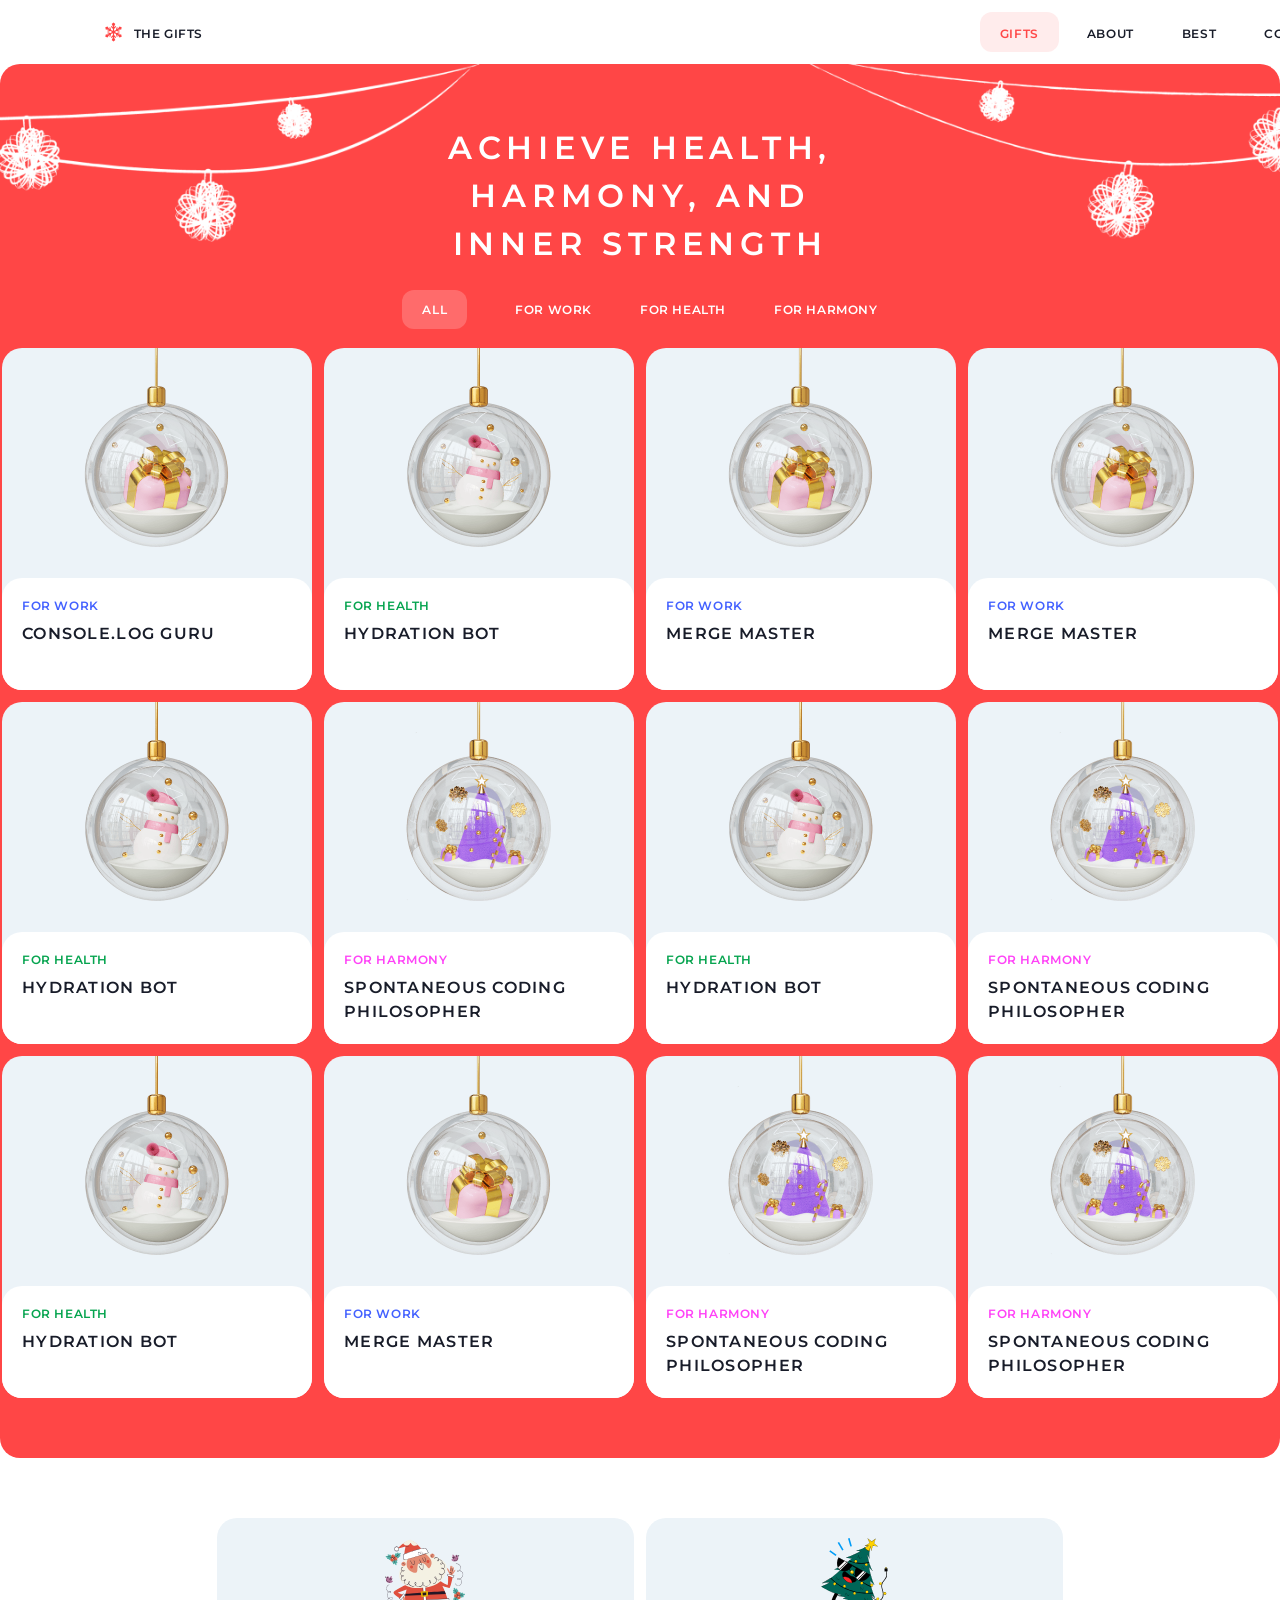
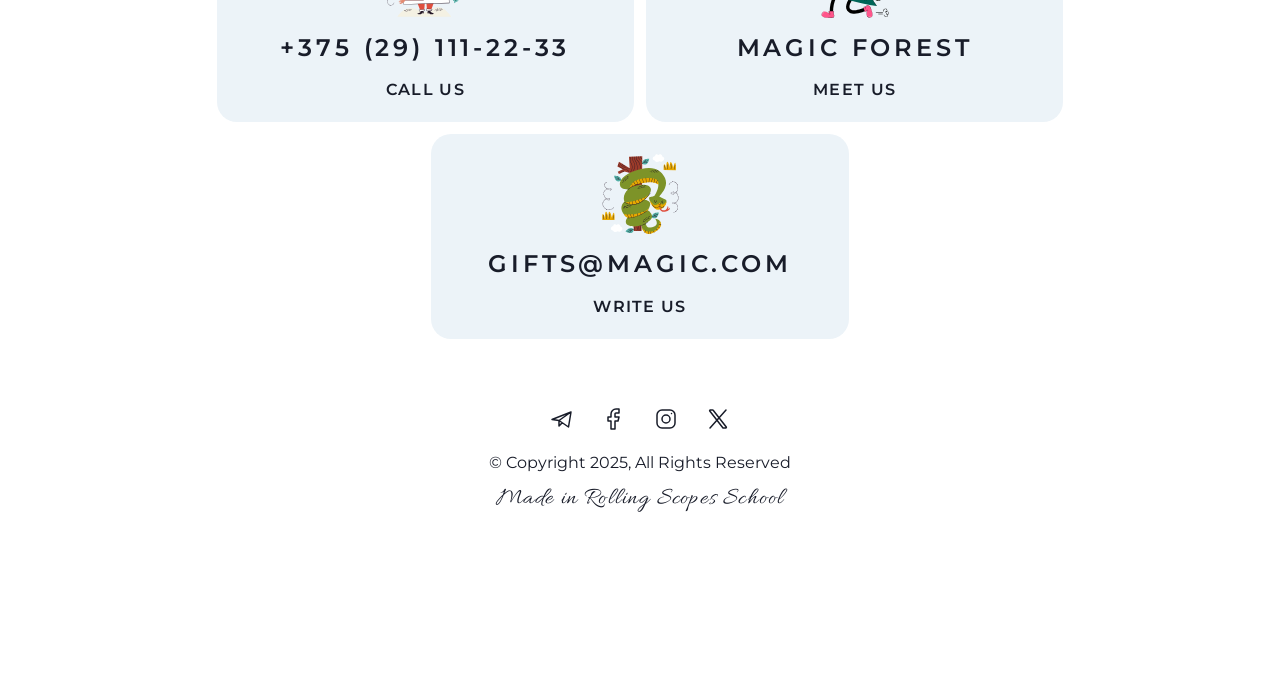
==== christmas-shop/gifts.html @ eb0ff7f5 "feat: add gifts page" ====
<!DOCTYPE html>
<html lang="en">
<head>
    <meta charset="UTF-8">
    <title>Gifts</title>
    <link rel="stylesheet" href="style.css">
    <link rel="preconnect" href="https://fonts.googleapis.com">
    <link rel="preconnect" href="https://fonts.gstatic.com" crossorigin>
    <link href="https://fonts.googleapis.com/css2?family=Allura&family=Montserrat:wght@400;600&display=swap" rel="stylesheet">
    <link rel="stylesheet" href="gifts.css">
</head>
<body>
<header class="header">
    <div class="container">
        <div class="logo">
            <div class="snowflake">
                <img src="icons/snowflake.svg" alt="logo" class="vector">
            </div>
            <div class="the-gifts">
                <span class="action-small"> The gifts</span>
            </div>
        </div>
        <nav class="navigation">
            <div class="nav-items">
                <div class="item-gifts">
                    <a href="#" class="action-small action-small--red text-decoration">Gifts</a>
                </div>
                <div class="item-about">
                    <a href="#" class="action-small text-decoration">About</a>
                </div>
                <div class="item-best">
                    <a href="#" class="action-small text-decoration">Best</a>
                </div>
                <div class="item-contacts">
                    <a href="#" class="action-small text-decoration">Contacts</a>
                </div>
            </div>
        </nav>
    </div>
</header>
<main>
    <section class="gifts-section">
        <div class="container-gifts-section">
            <div class="text-gifts">
                <h1 class="header1">Achieve health, harmony, and inner strength</h1>
            </div>
            <div class="tabs-container">
                <div class="tabs-items">
                    <a href="#" class="action-small action-small--white tabs-items-first text-decoration">All</a>
                </div>
                <div class="tabs-items">
                    <a href="#" class="action-small action-small--white text-decoration">for work</a>
                </div>
                <div class="tabs-items">
                    <a href="#" class="action-small action-small--white text-decoration">for health</a>
                </div>
                <div class="tabs-items">
                    <a href="#" class="action-small action-small--white text-decoration">for harmony</a>
                </div>
            </div>
            <div class="card-container">
                <div class="card-item">
                    <div class="card-item-image">
                        <img src="icons/gift-for-work.png" alt="gift-for-work" class="image-item">
                    </div>
                    <div class="text-card">
                        <h4 class="header4 header4--purple">For work</h4>
                        <h3 class="header3">Console.log Guru</h3>
                    </div>
                </div>
                <div class="card-item">
                    <div class="card-item-image">
                        <img src="icons/gift-for-health.png" alt="gift-for-health" class="image-item">
                    </div>
                    <div class="text-card">
                        <h4 class="header4 header4--green">For health</h4>
                        <h3 class="header3">Hydration Bot</h3>
                    </div>
                </div>
                <div class="card-item">
                    <div class="card-item-image">
                        <img src="icons/gift-for-work.png" alt="gift-for-work" class="image-item">
                    </div>
                    <div class="text-card">
                        <h4 class="header4 header4--purple">For work</h4>
                        <h3 class="header3">Merge Master</h3>
                    </div>
                </div>
                <div class="card-item">
                    <div class="card-item-image">
                        <img src="icons/gift-for-work.png" alt="gift-for-work" class="image-item">
                    </div>
                    <div class="text-card">
                        <h4 class="header4 header4--purple">For work</h4>
                        <h3 class="header3">Merge Master</h3>
                    </div>
                </div>
                <div class="card-item">
                    <div class="card-item-image">
                        <img src="icons/gift-for-health.png" alt="gift-for-health" class="image-item">
                    </div>
                    <div class="text-card">
                        <h4 class="header4 header4--green">For health</h4>
                        <h3 class="header3">Hydration Bot</h3>
                    </div>
                </div>
                <div class="card-item">
                    <div class="card-item-image">
                        <img src="icons/gift-for-harmony.png" alt="gift-for-harmony" class="image-item">
                    </div>
                    <div class="text-card">
                        <h4 class=" header4 header4--pink">For harmony</h4>
                        <h3 class="header3">Spontaneous Coding Philosopher</h3>
                    </div>
                </div>
                <div class="card-item">
                    <div class="card-item-image">
                        <img src="icons/gift-for-health.png" alt="gift-for-health" class="image-item">
                    </div>
                    <div class="text-card">
                        <h4 class="header4 header4--green">For health</h4>
                        <h3 class="header3">Hydration Bot</h3>
                    </div>
                </div>
                <div class="card-item">
                    <div class="card-item-image">
                        <img src="icons/gift-for-harmony.png" alt="gift-for-harmony" class="image-item">
                    </div>
                    <div class="text-card">
                        <h4 class=" header4 header4--pink">For harmony</h4>
                        <h3 class="header3">Spontaneous Coding Philosopher</h3>
                    </div>
                </div>
                <div class="card-item">
                    <div class="card-item-image">
                        <img src="icons/gift-for-health.png" alt="gift-for-health" class="image-item">
                    </div>
                    <div class="text-card">
                        <h4 class="header4 header4--green">For health</h4>
                        <h3 class="header3">Hydration Bot</h3>
                    </div>
                </div>
                <div class="card-item">
                    <div class="card-item-image">
                        <img src="icons/gift-for-work.png" alt="gift-for-work" class="image-item">
                    </div>
                    <div class="text-card">
                        <h4 class="header4 header4--purple">For work</h4>
                        <h3 class="header3">Merge Master</h3>
                    </div>
                </div>
                <div class="card-item">
                    <div class="card-item-image">
                        <img src="icons/gift-for-harmony.png" alt="gift-for-harmony" class="image-item">
                    </div>
                    <div class="text-card">
                        <h4 class=" header4 header4--pink">For harmony</h4>
                        <h3 class="header3">Spontaneous Coding Philosopher</h3>
                    </div>
                </div><div class="card-item">
                <div class="card-item-image">
                    <img src="icons/gift-for-harmony.png" alt="gift-for-harmony" class="image-item">
                </div>
                <div class="text-card">
                    <h4 class=" header4 header4--pink">For harmony</h4>
                    <h3 class="header3">Spontaneous Coding Philosopher</h3>
                </div>
            </div>
            </div>
        </div>
    </section>
</main>
<footer class="footer">
    <div class="container-footer">
        <div class="contacts-footer">
            <div class="contacts-item">
                <img src="icons/santa-claus.svg" alt="santa-claus" class="footer-image">
                <p class="action-large">+375 (29) 111-22-33</p>
                <h3 class="header3">Call Us</h3>
            </div>
            <div class="contacts-item">
                <img src="icons/christmas-tree.svg" alt="christmas-tree" class="footer-image">
                <p class="action-large">Magic forest</p>
                <h3 class="header3">meet us</h3>
            </div>
            <div class="contacts-item">
                <img src="icons/snake.svg" alt="snake" class="footer-image">
                <p class="action-large">gifts@magic.com</p>
                <h3 class="header3">write us</h3>
            </div>
        </div>
        <div class="links-footer">
            <div class="socials">
                <div class="socials-item">
                    <a href="#" class="socials-link"><img src="icons/telegram.svg" alt="telegram"></a>
                </div>
                <div class="socials-item">
                    <a href="#" class="socials-link"><img src="icons/facebook.svg" alt="facebook"></a>
                </div>
                <div class="socials-item">
                    <a href="#" class="socials-link"><img src="icons/instagram.svg" alt="instagram"></a>
                </div>
                <div class="socials-item">
                    <a href="#" class="socials-link"><img src="icons/X.svg" alt="x"></a>
                </div>
            </div>
            <p class="paragraph-footer">© Copyright 2025, All Rights Reserved</p>
            <p class="caption-dark">Made in Rolling Scopes School</p>
        </div>
    </div>
</footer>
</body>
</html>
---- christmas-shop/style.css ----
* {
    box-sizing: border-box;
    margin: 0;
    padding: 0;
}

body {
    margin: 0;
    padding: 0;
}

button {
    border: none;
}

.text-decoration {
    text-decoration: none;
}

.header {
    width: 100%;
    height: 64px;
    padding: 0 8px;
    background: #FFFFFF;
    display: flex;
    justify-content: center;
}

.container {
    max-width: 1276px;
    width: 100%;
    height: 64px;
    padding: 12px 0;
    gap: 12px;
    margin: 0 auto;
    display: flex;
    justify-content: space-between;
    align-items: center;
    background-color: #FFFFFF;
}

.logo {
    width: 141px;
    height: 40px;
    padding: 8px 20px;
    gap: 8px;
    display: flex;
    align-items: center;
}

.snowflake {
    width: 24px;
    height: 24px;
}

.vector {
    width: 20.68px;
    height: 24px;
    color: #FF4646;
    padding-left: 1.66px;
}

.the-gifts {
    width: auto;
    height: 16px;
    white-space: nowrap;
}

.action-small {
    width: auto;
    height: 16px;
    font-family: Montserrat, sans-serif;
    font-weight: 600;
    font-style: normal;
    font-size: 12px;
    line-height: 1.3;
    letter-spacing: 0.05em;
    text-transform: uppercase;
    color: #181C29;
}

.navigation {
    height: 40px;
    display: flex;
}

.nav-items {
    width: auto;
    height: 40px;
    gap: 8px;
    display: flex;
    flex-wrap: wrap;
    justify-content: center;
}

.item-gifts {
    width: auto;
    height: 40px;
    padding: 12px 20px;
    border-radius: 12px;
}

.item-about {
    width: auto;
    height: 40px;
    padding: 12px 20px;
    border-radius: 12px;
}

.item-best {
    width: auto;
    height: 40px;
    padding: 12px 20px;
    border-radius: 12px;
}

.item-contacts {
    width: auto;
    height: 40px;
    padding: 12px 20px;
    border-radius: 12px;
}

.hero {
    width: 1440px;
    height: 524px;
    padding: 60px 8px;
    margin: 0 auto;
    background-color: #FF4646;
    border-radius: 20px 20px 0 0;
    background-image: url('icons/bg-snow.png'), url('icons/bg-ball.png');
    background-size: cover, cover;
    background-position: center, center;
    background-repeat: repeat no-repeat;
    display: flex;
    align-items: center;
    justify-content: center;
}

.container-hero {
    max-width: 426px;
    height: 404px;
    padding: 60px 0;
    gap: 12px;
    margin: 0 auto;
    display: flex;
    flex-direction: column;
    align-items: center;
    text-align: center;
}

.caption {
    width: 426px;
    height: 24px;
    font-family: "Allura", cursive;
    font-weight: 400;
    font-style: normal;
    font-size: 24px;
    line-height: 1;
    letter-spacing: 0.05em;
    color: #FFFFFF;
}

.caption-dark {
    width: 426px;
    height: 144px;
    font-family: "Allura", cursive;
    font-weight: 400;
    font-style: normal;
    font-size: 24px;
    line-height: 1;
    letter-spacing: 0.05em;
    color: #181C29;
    text-align: center;
}

.header1 {
    max-width: 426px;
    min-height: 144px;
    font-family: Montserrat, sans-serif;
    font-weight: 600;
    font-style: normal;
    font-size: 32px;
    line-height: 1.5;
    letter-spacing: 0.18em;
    text-transform: uppercase;
    color: #FFFFFF;
}

.hero-button {
    min-width: 235px;
    width: auto;
    height: 56px;
    border-radius: 20px;
    padding: 20px 32px;
    background-color: #181C29;
    border: none;
    cursor: pointer;
}

.action-small-hero {
    width: auto;
    height: 16px;
    font-family: Montserrat, sans-serif;
    font-weight: 600;
    font-style: normal;
    font-size: 12px;
    line-height: 1.3;
    letter-spacing: 0.05em;
    text-transform: uppercase;
    color: #FFFFFF;
    text-decoration: none;
}

.about-section {
    max-width: 1440px;
    width: 100%;
    min-height: 648px;
    padding: 60px 8px;
    background-color: #FF4646;
    background-image: url('icons/bg-snow.png');
    margin: 0 auto;
    background-size: cover, cover;
    background-position: center, center;
    background-repeat: repeat no-repeat;
}

.container-about {
    max-width: 1276px;
    height: 528px;
    border-radius: 20px;
    background-color: #FFFFFF;
    margin: 0 auto;
    display: flex;
    align-items: center;
}

.text-container-about {
    width: 638px;
    height: 528px;
    padding: 0 60px;
    display: flex;
    align-items: center;
}

.text-about {
    max-width: 426px;
    padding: 60px 0;
    gap: 20px;
    display: flex;
    flex-direction: column;
}

.caption-about {
    width: 426px;
    height: 24px;
    font-family: "Allura", cursive;
    font-weight: 400;
    font-style: normal;
    font-size: 24px;
    line-height: 1;
    letter-spacing: 0.05em;
    color: #FF4646;
}

.header2 {
    width: 426px;
    height: auto;
    font-family: Montserrat, sans-serif;
    font-weight: 600;
    font-style: normal;
    font-size: 24px;
    line-height: 1.52;
    letter-spacing: 0.16em;
    text-transform: uppercase;
    color: #181C29;
}

.header2--white { color: #FFFFFF; }

.paragraph {
    width: 426px;
    height: auto;
    font-family: Montserrat, sans-serif;
    font-weight: 400;
    font-style: normal;
    font-size: 16px;
    line-height: 1.48;
    color: #181C29;
}

.paragraph-footer {
    width: 426px;
    height: auto;
    font-family: Montserrat, sans-serif;
    font-weight: 400;
    font-style: normal;
    font-size: 16px;
    line-height: 1.48;
    color: #181C29;
    text-align: center;
}

.image-container-about {
    width: 638px;
    height: 528px;
}

.santa-image {
    width: 638px;
    height: 528px;
    border-radius: 20px;
}

.slider-section {
    max-width: 1440px;
    width: 100%;
    height: 488px;
    padding: 60px 8px;
    background-color: #FF4646;
    background-image: url('icons/bg-snow.png');
    margin: 0 auto;
    background-size: cover, cover;
    background-position: center, center;
    background-repeat: repeat no-repeat;
    overflow-x: hidden;
    overflow-y: visible;
}

.container-slider {
    max-width: 1276px;
    width: 100%;
    height: 368px;
    gap: 20px;
    display: flex;
    flex-direction: column;
    align-items: center;
    margin: 0 auto;
}

.header-slider {
    width: 426px;
    height: 72px;
    gap: 12px;
    margin: 0 auto;
    display: flex;
    flex-direction: column;
    align-items: center;
    text-align: center;
}

.text-header {
    width: 426px;
    height: 36px;
    font-family: Montserrat, sans-serif;
    font-weight: 600;
    font-style: normal;
    font-size: 24px;
    line-height: 1.52;
    letter-spacing: 0.16em;
    text-transform: uppercase;
    color: #FFFFFF;
}

.row {
    max-width: 1276px;
    width: 100%;
    height: 200px;
    margin: 0 auto;
}

.slider-row {
    width: 1993px;
    height: 200px;
    gap: 20px;
    display: flex;
    justify-content: flex-start;
    align-items: center;
    margin-bottom: 60px;
}

.slider-text-row {
    width: auto;
    height: 98px;
    font-family: Montserrat, sans-serif;
    font-weight: 600;
    font-style: normal;
    font-size: 80px;
    line-height: 1;
    text-transform: uppercase;
    color: #FFFFFF;
    display: flex;
    align-items: center;
}

.image-row {
    width: 200px;
    height: 200px;
    border-radius: 20px;
    object-fit: cover;
}

.button-slider {
    width: 1276px;
    height: 56px;
    gap: 20px;
    display: flex;
    justify-content: flex-end;
}

.button-left {
    width: 56px;
    height: 56px;
    border-radius: 20px;
    border: 1px solid rgba(255, 255, 255, 0.4);
    background-color: transparent;
    display: flex;
    align-items: center;
    justify-content: center;
    cursor: pointer;
}

.vector-button-left {
    width: 12.5px;
    height: 12px;
    color: rgba(255, 255, 255, 0.4);
    line-height: 1;
}

.button-right {
    width: 56px;
    height: 56px;
    border-radius: 20px;
    border: 1px solid rgba(255, 255, 255);
    background-color: transparent;
    display: flex;
    align-items: center;
    justify-content: center;
    cursor: pointer;
}
.vector-button-right {
    width: 12.5px;
    height: 12px;
    color: rgba(255, 255, 255);
    line-height: 1;
}

.best-gifts-section {
    max-width: 1440px;
    width: 100%;
    height: 554px;
    padding: 60px 8px;
    background-color: #FF4646;
    background-image: url('icons/bg-snow.png');
    margin: 0 auto;
    background-size: cover, cover;
    background-position: center, center;
    background-repeat: repeat no-repeat;
}

.container-best-gifts {
    max-width: 1276px;
    width: 100%;
    height: 434px;
    gap: 20px;
    display: flex;
    flex-direction: column;
    align-items: center;
    margin: 0 auto;
}

.text-best-gifts {
    max-width: 426px;
    height: 72px;
    padding: 0;
    gap: 12px;
    margin: 0 auto;
    display: flex;
    flex-direction: column;
    align-items: center;
    text-align: center;
}

.card-container {
    width: 1276px;
    height: 342px;
    gap: 12px;
    display: flex;
    flex-direction: row;
}

.card-item {
    width: 310px;
    height: 342px;
    border-radius: 20px;
    background-color: #ECF3F8;
}

.card-item-image {
    width: 310px;
    height: 230px;
}

.image-item {
    width: 100%;
    height: 100%;
}

.text-card {
    width: 310px;
    height: 112px;
    border-radius: 20px;
    padding: 20px;
    gap: 8px;
    background-color: #FFFFFF;
    display: flex;
    flex-direction: column;
}

.header4 {
    width: auto;
    height: 16px;
    font-family: Montserrat, sans-serif;
    font-weight: 600;
    font-style: normal;
    font-size: 12px;
    line-height: 1.3;
    letter-spacing: 0.05em;
    text-transform: uppercase;
}

.header4--purple { color: #4361FF; }
.header4--green { color: #06A44F; }
.header4--pink { color: #FF43F7; }
.header4--white { color: #FFFFFF; }

.header3 {
    width: 270px;
    height: 24px;
    font-family: Montserrat, sans-serif;
    font-weight: 600;
    font-style: normal;
    font-size: 16px;
    line-height: 1.52;
    letter-spacing: 0.08em;
    text-transform: uppercase;
    color: #181C29;
}

.cta-section {
    max-width: 1440px;
    width: 100%;
    min-height: 668px;
    padding: 60px 8px;
    margin: 0 auto;
    background-color: #FF4646;
    border-radius: 0 0 20px 20px;
    background-image: url('icons/bg-forest.png'), url('icons/bg-snow.png');
    background-size: cover, cover;
    background-position: center, center;
    background-repeat: repeat no-repeat;
    display: flex;
    justify-content: center;
    align-items: center;
}

.container-cta {
    max-width: 1276px;
    width: 100%;
    min-height: 548px;
    height: auto;
    border-radius: 20px;
    padding: 60px 0;
    display: flex;
    justify-content: center;
}

.text-cta {
    max-width: 426px;
    width: 100%;
    min-height: 428px;
    border-radius: 20px;
    padding: 60px 0;
    gap: 20px;
    display: flex;
    flex-direction: column;
    align-items: center;
    text-align: center;
}

.timer-container {
    max-width: 426px;
    width: 100%;
    height: 104px;
    gap: 8px;
    display: flex;
    flex-direction: column;
    align-items: center;
}

.timer {
    min-width: 344px;
    width: 100%;
    min-height: 72px;
    border-radius: 20px;
    padding: 8px 12px 12px 12px;
    background-color: rgba(255, 255, 255, 0.4);
    display: flex;
    justify-content: space-between;
    align-items: center;
}

.timer-item {
    min-width: 80px;
    width: auto;
    height: 52px;
    display: flex;
    flex-direction: column;
    align-items: center;
    position: relative;
    justify-content: center;
    text-align: center;

}

.timer-item:not(:last-child)::after {
    content: "";
    position: absolute;
    right: -10px;
    top: 50%;
    transform: translateY(-50%);
    width: 1px;
    height: 40px;
    background-color: rgba(255, 255, 255, 0.4);
}

.footer {
    max-width: 1440px;
    width: 100%;
    min-height: 496px;
    padding: 60px 8px;
    margin: 0 auto;
    background-color: #FFFFFF;
    display: flex;
    align-items: center;
}

.container-footer {
    max-width: 1276px;
    width: 100%;
    min-height: 376px;
    height: auto;
    gap: 60px;
    display: flex;
    flex-direction: column;
    align-items: center;
    margin: 0 auto;
}

.contacts-footer {
    max-width: 1276px;
    width: 100%;
    min-height: 204px;
    height: auto;
    border-radius: 60px;
    gap: 12px;
    display: flex;
    justify-content: center;
    flex-wrap: wrap;
 }

.contacts-item {
    max-width: 417.33px;
    width: 100%;
    min-height: 204px;
    height: auto;
    border-radius: 20px;
    padding: 20px;
    gap: 12px;
    background-color: #ECF3F8;
    display: flex;
    flex-direction: column;
    align-items: center;
    text-align: center;
}

.footer-image {
    width: 80px;
    height: 80px;
    object-fit: contain;
}

.action-large {
    width: 100%;
    min-height: 36px;
    height: auto;
    font-family: Montserrat, sans-serif;
    font-weight: 600;
    font-style: normal;
    font-size: 24px;
    line-height: 1.52;
    letter-spacing: 0.16em;
    text-transform: uppercase;
    color: #181C29;
    margin: 0;
}

.links-footer {
    max-width: 1276px;
    width: 100%;
    min-height: 112px;
    height: auto;
    gap: 12px;
    display: flex;
    justify-content: center;
    align-items: center;
    flex-direction: column;

}

.socials {
    max-width: 196px;
    width: auto;
    height: 40px;
    gap: 12px;
    display: flex;
    justify-content: center;
    align-items: center;
}

.socials-item {
    width: 40px;
    height: 40px;
    padding: 8px;
    display: flex;
    align-items: center;
    justify-content: center;
}

.socials-link {
    width: 24px;
    height: 24px;
    display: flex;
    align-items: center;
    justify-content: center;
}
---- christmas-shop/gifts.css ----
* {
    box-sizing: border-box;
    margin: 0;
    padding: 0;
}

body {
    margin: 0;
    padding: 0;
}

button {
    border: none;
}

.text-decoration {
    text-decoration: none;
}

.header {
    width: 1440px;
    height: 64px;
    padding: 0 8px;
    background: #FFFFFF;
    display: flex;
    justify-content: center;
    margin: 0 auto;
}

.container {
    max-width: 1276px;
    width: 100%;
    height: 64px;
    padding: 12px 0;
    gap: 12px;
    margin: 0 auto;
    display: flex;
    justify-content: space-between;
    align-items: center;
    background-color: #FFFFFF;
}

.logo {
    width: 141px;
    height: 40px;
    padding: 8px 20px;
    gap: 8px;
    display: flex;
    align-items: center;
}

.snowflake {
    width: 24px;
    height: 24px;
}

.vector {
    width: 20.68px;
    height: 24px;
    color: #FF4646;
    padding-left: 1.66px;
}

.the-gifts {
    width: auto;
    height: 16px;
    white-space: nowrap;
}

.action-small {
    width: auto;
    height: 16px;
    font-family: Montserrat, sans-serif;
    font-weight: 600;
    font-style: normal;
    font-size: 12px;
    line-height: 1.3;
    letter-spacing: 0.05em;
    text-transform: uppercase;
    color: #181C29;
}

.action-small--red { color: #FF4646; }

.action-small--white { color: #FFFFFF; }

.navigation {
    height: 40px;
    display: flex;
}

.nav-items {
    width: auto;
    height: 40px;
    gap: 8px;
    display: flex;
    flex-wrap: wrap;
    justify-content: center;
}

.item-gifts {
    width: auto;
    height: 40px;
    padding: 12px 20px;
    border-radius: 12px;
    background-color: #FF46461A
}

.item-about {
    width: auto;
    height: 40px;
    padding: 12px 20px;
    border-radius: 12px;
}

.item-best {
    width: auto;
    height: 40px;
    padding: 12px 20px;
    border-radius: 12px;
}

.item-contacts {
    width: auto;
    height: 40px;
    padding: 12px 20px;
    border-radius: 12px;
}

.gifts-section {
    max-width: 1440px;
    width: 100%;
    min-height: 1394px;
    border-radius: 20px;
    padding: 60px 8px;
    gap: 20px;
    background-color: #FF4646;
    background-image: url('icons/bg-garland.png');
    margin: 0 auto;
    background-size: contain;
    background-position: top;
    background-repeat: no-repeat;
    display: flex;
    justify-content: center;
}

.container-gifts-section {
    max-width: 1276px;
    width: 100%;
    height: 1274px;
    gap: 20px;
    display: flex;
    flex-direction: column;
    align-items: center;
}

.text-gifts {
    max-width: 426px;
    width: 100%;
    height: 144px;
    gap: 12px;
    display: flex;
    flex-direction: column;
    align-items: center;
    text-align: center;
}

.header1 {
    width: 426px;
    height: auto;
    font-family: Montserrat, sans-serif;
    font-weight: 600;
    font-style: normal;
    font-size: 32px;
    line-height: 1.5;
    letter-spacing: 0.18em;
    text-transform: uppercase;
    color: #FFFFFF;
}

.tabs-container {
    width: auto;
    height: 40px;
    gap: 8px;
    display: flex;
    flex-direction: row;
    align-items: center;
    text-align: center;
    margin: 0 auto;
}

.tabs-items {
    width: auto;
    height: 40px;
    border-radius: 12px;
    padding: 12px 20px;
    white-space: nowrap;
}

.tabs-items-first {
    width: auto;
    height: 40px;
    border-radius: 12px;
    padding: 12px 20px;
    background-color: #FFFFFF33
}

.card-container {
    width: 1276px;
    height: 1050px;
    gap: 12px;
    display: grid;
    grid-template-columns: repeat(4, auto);
    grid-template-rows: repeat(3, auto);
    justify-content: center;
    align-items: center;
}

.card-item {
    width: 310px;
    height: 342px;
    border-radius: 20px;
    background-color: #ECF3F8;
}

.card-item-image {
    width: 310px;
    height: 230px;
}

.image-item {
    width: 100%;
    height: 100%;
}

.text-card {
    width: 310px;
    height: 112px;
    border-radius: 20px;
    padding: 20px;
    gap: 8px;
    background-color: #FFFFFF;
    display: flex;
    flex-direction: column;
}

.caption-dark {
    width: 426px;
    height: 144px;
    font-family: "Allura", cursive;
    font-weight: 400;
    font-style: normal;
    font-size: 24px;
    line-height: 1;
    letter-spacing: 0.05em;
    color: #181C29;
    text-align: center;
}

.paragraph-footer {
    width: 426px;
    height: auto;
    font-family: Montserrat, sans-serif;
    font-weight: 400;
    font-style: normal;
    font-size: 16px;
    line-height: 1.48;
    color: #181C29;
    text-align: center;
}

.header3 {
    width: 270px;
    height: 24px;
    font-family: Montserrat, sans-serif;
    font-weight: 600;
    font-style: normal;
    font-size: 16px;
    line-height: 1.52;
    letter-spacing: 0.08em;
    text-transform: uppercase;
    color: #181C29;
}

.footer {
    max-width: 1440px;
    width: 100%;
    min-height: 496px;
    padding: 60px 8px;
    margin: 0 auto;
    background-color: #FFFFFF;
    display: flex;
    align-items: center;
}

.container-footer {
    max-width: 1276px;
    width: 100%;
    min-height: 376px;
    height: auto;
    gap: 60px;
    display: flex;
    flex-direction: column;
    align-items: center;
    margin: 0 auto;
}

.contacts-footer {
    max-width: 1276px;
    width: 100%;
    min-height: 204px;
    height: auto;
    border-radius: 60px;
    gap: 12px;
    display: flex;
    justify-content: center;
    flex-wrap: wrap;
}

.contacts-item {
    max-width: 417.33px;
    width: 100%;
    min-height: 204px;
    height: auto;
    border-radius: 20px;
    padding: 20px;
    gap: 12px;
    background-color: #ECF3F8;
    display: flex;
    flex-direction: column;
    align-items: center;
    text-align: center;
}

.footer-image {
    width: 80px;
    height: 80px;
    object-fit: contain;
}

.action-large {
    width: 100%;
    min-height: 36px;
    height: auto;
    font-family: Montserrat, sans-serif;
    font-weight: 600;
    font-style: normal;
    font-size: 24px;
    line-height: 1.52;
    letter-spacing: 0.16em;
    text-transform: uppercase;
    color: #181C29;
    margin: 0;
}

.links-footer {
    max-width: 1276px;
    width: 100%;
    min-height: 112px;
    height: auto;
    gap: 12px;
    display: flex;
    justify-content: center;
    align-items: center;
    flex-direction: column;

}

.socials {
    max-width: 196px;
    width: auto;
    height: 40px;
    gap: 12px;
    display: flex;
    justify-content: center;
    align-items: center;
}

.socials-item {
    width: 40px;
    height: 40px;
    padding: 8px;
    display: flex;
    align-items: center;
    justify-content: center;
}

.socials-link {
    width: 24px;
    height: 24px;
    display: flex;
    align-items: center;
    justify-content: center;
}
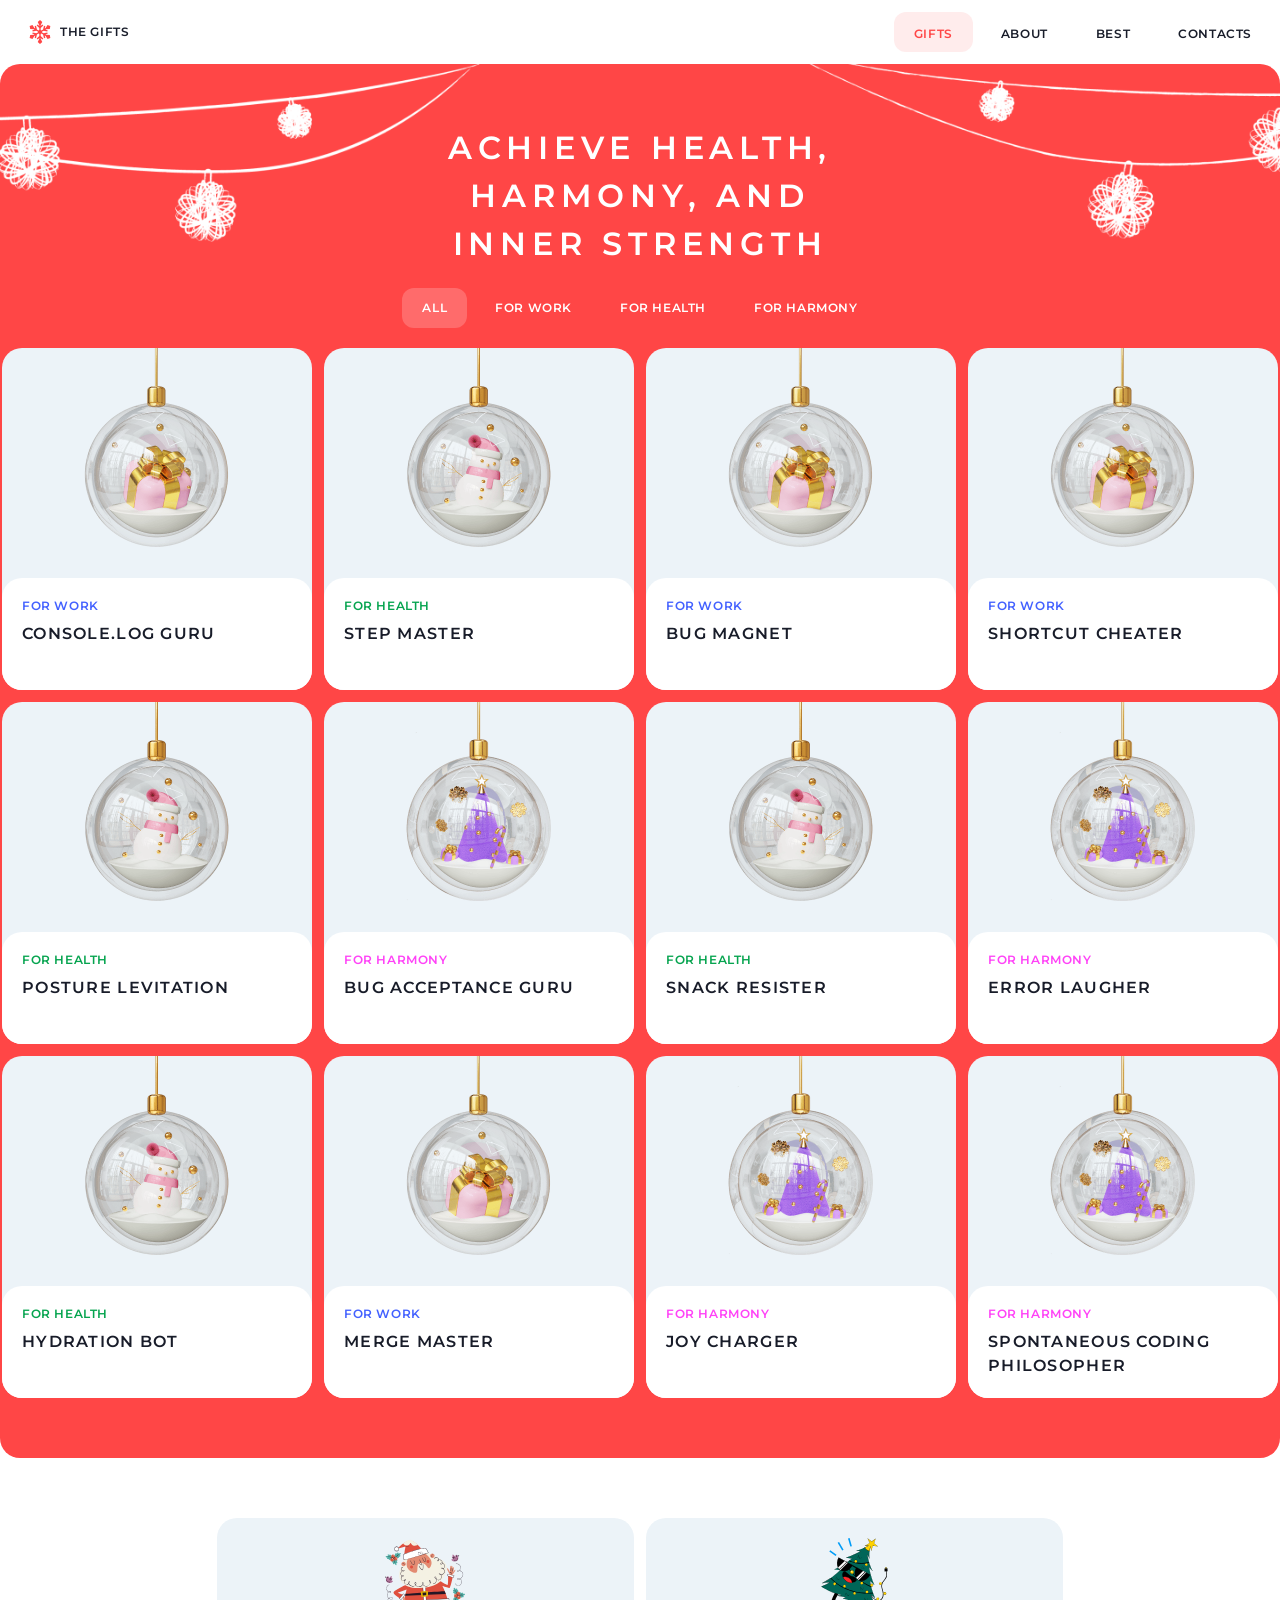
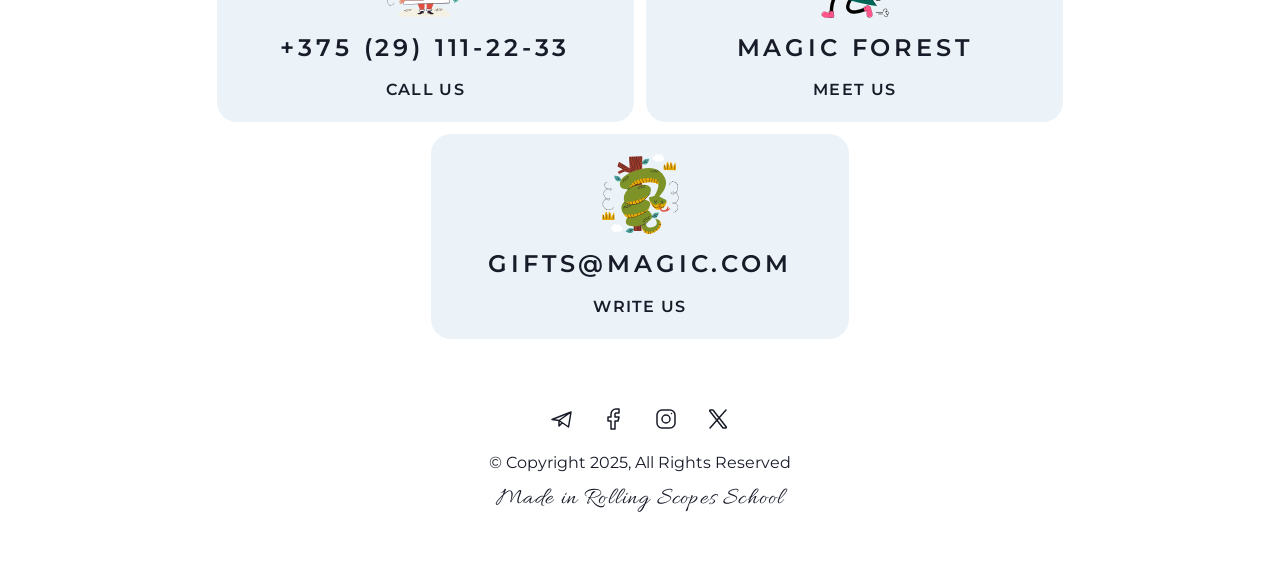
==== commit ff83bd21: "fix: bugs" ====
--- a/christmas-shop/gifts.html
+++ b/christmas-shop/gifts.html
@@ -3,36 +3,34 @@
 <head>
     <meta charset="UTF-8">
     <title>Gifts</title>
-    <link rel="stylesheet" href="style.css">
+    <link rel="stylesheet" href="gifts.css">
     <link rel="preconnect" href="https://fonts.googleapis.com">
     <link rel="preconnect" href="https://fonts.gstatic.com" crossorigin>
     <link href="https://fonts.googleapis.com/css2?family=Allura&family=Montserrat:wght@400;600&display=swap" rel="stylesheet">
-    <link rel="stylesheet" href="gifts.css">
+    <link rel="icon" href="icons/snowflake.svg" type="image/svg+xml">
 </head>
 <body>
 <header class="header">
     <div class="container">
         <div class="logo">
-            <div class="snowflake">
-                <img src="icons/snowflake.svg" alt="logo" class="vector">
-            </div>
-            <div class="the-gifts">
-                <span class="action-small"> The gifts</span>
-            </div>
+            <a href="index.html">
+                <img src="icons/snowflake.svg" alt="logo">
+                <span class="action-small">The gifts</span>
+            </a>
         </div>
         <nav class="navigation">
             <div class="nav-items">
                 <div class="item-gifts">
-                    <a href="#" class="action-small action-small--red text-decoration">Gifts</a>
+                    <a href="gifts.html" class="action-small action-small--red text-decoration">Gifts</a>
                 </div>
                 <div class="item-about">
-                    <a href="#" class="action-small text-decoration">About</a>
+                    <a href="index.html#about" class="action-small text-decoration">About</a>
                 </div>
                 <div class="item-best">
-                    <a href="#" class="action-small text-decoration">Best</a>
+                    <a href="index.html#best" class="action-small text-decoration">Best</a>
                 </div>
                 <div class="item-contacts">
-                    <a href="#" class="action-small text-decoration">Contacts</a>
+                    <a href="#contact" class="action-small text-decoration">Contacts</a>
                 </div>
             </div>
         </nav>
@@ -42,21 +40,13 @@
     <section class="gifts-section">
         <div class="container-gifts-section">
             <div class="text-gifts">
-                <h1 class="header1">Achieve health, harmony, and inner strength</h1>
+                <h1 class="h1">Achieve health, harmony, and inner strength</h1>
             </div>
             <div class="tabs-container">
-                <div class="tabs-items">
-                    <a href="#" class="action-small action-small--white tabs-items-first text-decoration">All</a>
-                </div>
-                <div class="tabs-items">
-                    <a href="#" class="action-small action-small--white text-decoration">for work</a>
-                </div>
-                <div class="tabs-items">
-                    <a href="#" class="action-small action-small--white text-decoration">for health</a>
-                </div>
-                <div class="tabs-items">
-                    <a href="#" class="action-small action-small--white text-decoration">for harmony</a>
-                </div>
+                <button class="tabs-items tabs-items-first action-small action-small--white">All</button>
+                <button class="tabs-items action-small action-small--white">for work</button>
+                <button class="tabs-items action-small action-small--white">for health</button>
+                <button class="tabs-items action-small action-small--white">for harmony</button>
             </div>
             <div class="card-container">
                 <div class="card-item">
@@ -64,44 +54,44 @@
                         <img src="icons/gift-for-work.png" alt="gift-for-work" class="image-item">
                     </div>
                     <div class="text-card">
-                        <h4 class="header4 header4--purple">For work</h4>
-                        <h3 class="header3">Console.log Guru</h3>
-                    </div>
-                </div>
-                <div class="card-item">
-                    <div class="card-item-image">
-                        <img src="icons/gift-for-health.png" alt="gift-for-health" class="image-item">
-                    </div>
-                    <div class="text-card">
-                        <h4 class="header4 header4--green">For health</h4>
-                        <h3 class="header3">Hydration Bot</h3>
-                    </div>
-                </div>
-                <div class="card-item">
-                    <div class="card-item-image">
-                        <img src="icons/gift-for-work.png" alt="gift-for-work" class="image-item">
-                    </div>
-                    <div class="text-card">
-                        <h4 class="header4 header4--purple">For work</h4>
-                        <h3 class="header3">Merge Master</h3>
-                    </div>
-                </div>
-                <div class="card-item">
-                    <div class="card-item-image">
-                        <img src="icons/gift-for-work.png" alt="gift-for-work" class="image-item">
-                    </div>
-                    <div class="text-card">
-                        <h4 class="header4 header4--purple">For work</h4>
-                        <h3 class="header3">Merge Master</h3>
-                    </div>
-                </div>
-                <div class="card-item">
-                    <div class="card-item-image">
-                        <img src="icons/gift-for-health.png" alt="gift-for-health" class="image-item">
-                    </div>
-                    <div class="text-card">
-                        <h4 class="header4 header4--green">For health</h4>
-                        <h3 class="header3">Hydration Bot</h3>
+                        <h4 class="h4 h4--purple">For work</h4>
+                        <h3 class="h3">Console.log Guru</h3>
+                    </div>
+                </div>
+                <div class="card-item">
+                    <div class="card-item-image">
+                        <img src="icons/gift-for-health.png" alt="gift-for-health" class="image-item">
+                    </div>
+                    <div class="text-card">
+                        <h4 class="h4 h4--green">For health</h4>
+                        <h3 class="h3">Step Master</h3>
+                    </div>
+                </div>
+                <div class="card-item">
+                    <div class="card-item-image">
+                        <img src="icons/gift-for-work.png" alt="gift-for-work" class="image-item">
+                    </div>
+                    <div class="text-card">
+                        <h4 class="h4 h4--purple">For work</h4>
+                        <h3 class="h3">Bug Magnet</h3>
+                    </div>
+                </div>
+                <div class="card-item">
+                    <div class="card-item-image">
+                        <img src="icons/gift-for-work.png" alt="gift-for-work" class="image-item">
+                    </div>
+                    <div class="text-card">
+                        <h4 class="h4 h4--purple">For work</h4>
+                        <h3 class="h3">Shortcut Cheater</h3>
+                    </div>
+                </div>
+                <div class="card-item">
+                    <div class="card-item-image">
+                        <img src="icons/gift-for-health.png" alt="gift-for-health" class="image-item">
+                    </div>
+                    <div class="text-card">
+                        <h4 class="h4 h4--green">For health</h4>
+                        <h3 class="h3">Posture Levitation</h3>
                     </div>
                 </div>
                 <div class="card-item">
@@ -109,17 +99,17 @@
                         <img src="icons/gift-for-harmony.png" alt="gift-for-harmony" class="image-item">
                     </div>
                     <div class="text-card">
-                        <h4 class=" header4 header4--pink">For harmony</h4>
-                        <h3 class="header3">Spontaneous Coding Philosopher</h3>
-                    </div>
-                </div>
-                <div class="card-item">
-                    <div class="card-item-image">
-                        <img src="icons/gift-for-health.png" alt="gift-for-health" class="image-item">
-                    </div>
-                    <div class="text-card">
-                        <h4 class="header4 header4--green">For health</h4>
-                        <h3 class="header3">Hydration Bot</h3>
+                        <h4 class=" h4 h4--pink">For harmony</h4>
+                        <h3 class="h3">Bug Acceptance Guru</h3>
+                    </div>
+                </div>
+                <div class="card-item">
+                    <div class="card-item-image">
+                        <img src="icons/gift-for-health.png" alt="gift-for-health" class="image-item">
+                    </div>
+                    <div class="text-card">
+                        <h4 class="h4 h4--green">For health</h4>
+                        <h3 class="h3">Snack Resister</h3>
                     </div>
                 </div>
                 <div class="card-item">
@@ -127,26 +117,26 @@
                         <img src="icons/gift-for-harmony.png" alt="gift-for-harmony" class="image-item">
                     </div>
                     <div class="text-card">
-                        <h4 class=" header4 header4--pink">For harmony</h4>
-                        <h3 class="header3">Spontaneous Coding Philosopher</h3>
-                    </div>
-                </div>
-                <div class="card-item">
-                    <div class="card-item-image">
-                        <img src="icons/gift-for-health.png" alt="gift-for-health" class="image-item">
-                    </div>
-                    <div class="text-card">
-                        <h4 class="header4 header4--green">For health</h4>
-                        <h3 class="header3">Hydration Bot</h3>
-                    </div>
-                </div>
-                <div class="card-item">
-                    <div class="card-item-image">
-                        <img src="icons/gift-for-work.png" alt="gift-for-work" class="image-item">
-                    </div>
-                    <div class="text-card">
-                        <h4 class="header4 header4--purple">For work</h4>
-                        <h3 class="header3">Merge Master</h3>
+                        <h4 class=" h4 h4--pink">For harmony</h4>
+                        <h3 class="h3">Error Laugher</h3>
+                    </div>
+                </div>
+                <div class="card-item">
+                    <div class="card-item-image">
+                        <img src="icons/gift-for-health.png" alt="gift-for-health" class="image-item">
+                    </div>
+                    <div class="text-card">
+                        <h4 class="h4 h4--green">For health</h4>
+                        <h3 class="h3">Hydration Bot</h3>
+                    </div>
+                </div>
+                <div class="card-item">
+                    <div class="card-item-image">
+                        <img src="icons/gift-for-work.png" alt="gift-for-work" class="image-item">
+                    </div>
+                    <div class="text-card">
+                        <h4 class="h4 h4--purple">For work</h4>
+                        <h3 class="h3">Merge Master</h3>
                     </div>
                 </div>
                 <div class="card-item">
@@ -154,16 +144,16 @@
                         <img src="icons/gift-for-harmony.png" alt="gift-for-harmony" class="image-item">
                     </div>
                     <div class="text-card">
-                        <h4 class=" header4 header4--pink">For harmony</h4>
-                        <h3 class="header3">Spontaneous Coding Philosopher</h3>
+                        <h4 class=" h4 h4--pink">For harmony</h4>
+                        <h3 class="h3">Joy Charger</h3>
                     </div>
                 </div><div class="card-item">
                 <div class="card-item-image">
                     <img src="icons/gift-for-harmony.png" alt="gift-for-harmony" class="image-item">
                 </div>
                 <div class="text-card">
-                    <h4 class=" header4 header4--pink">For harmony</h4>
-                    <h3 class="header3">Spontaneous Coding Philosopher</h3>
+                    <h4 class=" h4 h4--pink">For harmony</h4>
+                    <h3 class="h3">Spontaneous Coding Philosopher</h3>
                 </div>
             </div>
             </div>
@@ -174,38 +164,46 @@
     <div class="container-footer">
         <div class="contacts-footer">
             <div class="contacts-item">
-                <img src="icons/santa-claus.svg" alt="santa-claus" class="footer-image">
-                <p class="action-large">+375 (29) 111-22-33</p>
-                <h3 class="header3">Call Us</h3>
+                <a href="tel:+375291112233" class="contact-link">
+                    <img src="icons/santa-claus.svg" alt="santa-claus" class="footer-image">
+                    <p id='contacts' class="action-large">+375 (29) 111-22-33</p>
+                    <h3 class="h3">Call Us</h3>
+                </a>
             </div>
             <div class="contacts-item">
-                <img src="icons/christmas-tree.svg" alt="christmas-tree" class="footer-image">
-                <p class="action-large">Magic forest</p>
-                <h3 class="header3">meet us</h3>
+                <a href="https://maps.app.goo.gl/pPdFxmuCZJAxshtH9" target="_blank" class='contact-link'>
+                    <img src="icons/christmas-tree.svg" alt="christmas-tree" class="footer-image">
+                    <p class="action-large">Magic forest</p>
+                    <h3 class="h3">meet us</h3>
+                </a>
             </div>
             <div class="contacts-item">
-                <img src="icons/snake.svg" alt="snake" class="footer-image">
-                <p class="action-large">gifts@magic.com</p>
-                <h3 class="header3">write us</h3>
+                <a href="mailto:gifts@magic.com" class='contact-link'>
+                    <img src="icons/snake.svg" alt="snake" class="footer-image">
+                    <p class="action-large">gifts@magic.com</p>
+                    <h3 class="h3">write us</h3>
+                </a>
             </div>
         </div>
         <div class="links-footer">
             <div class="socials">
                 <div class="socials-item">
-                    <a href="#" class="socials-link"><img src="icons/telegram.svg" alt="telegram"></a>
-                </div>
-                <div class="socials-item">
-                    <a href="#" class="socials-link"><img src="icons/facebook.svg" alt="facebook"></a>
-                </div>
-                <div class="socials-item">
-                    <a href="#" class="socials-link"><img src="icons/instagram.svg" alt="instagram"></a>
-                </div>
-                <div class="socials-item">
-                    <a href="#" class="socials-link"><img src="icons/X.svg" alt="x"></a>
+                    <a href="https://web.telegram.org/" target="_blank" class="socials-link"><img src="icons/telegram.svg" alt="telegram"></a>
+                </div>
+                <div class="socials-item">
+                    <a href="https://www.facebook.com/?locale=ru_RU" target="_blank" class="socials-link"><img src="icons/facebook.svg" alt="facebook"></a>
+                </div>
+                <div class="socials-item">
+                    <a href="https://www.instagram.com/" target="_blank" class="socials-link"><img src="icons/instagram.svg" alt="instagram"></a>
+                </div>
+                <div class="socials-item">
+                    <a href="https://www.facebook.com/?locale=ru_RU" target="_blank" class="socials-link"><img src="icons/X.svg" alt="x"></a>
                 </div>
             </div>
             <p class="paragraph-footer">© Copyright 2025, All Rights Reserved</p>
-            <p class="caption-dark">Made in Rolling Scopes School</p>
+            <a href="https://rs.school/" target="_blank">
+                <p class="caption-dark">Made in Rolling Scopes School</p>
+            </a>
         </div>
     </div>
 </footer>
--- a/christmas-shop/gifts.css
+++ b/christmas-shop/gifts.css
@@ -4,6 +4,10 @@
     padding: 0;
 }
 
+html {
+    scroll-behavior: smooth;
+}
+
 body {
     margin: 0;
     padding: 0;
@@ -13,18 +17,20 @@
     border: none;
 }
 
+a {
+    cursor: default;
+    text-decoration: none;
+}
+
 .text-decoration {
     text-decoration: none;
 }
 
 .header {
-    width: 1440px;
+    width: 100%;
     height: 64px;
     padding: 0 8px;
     background: #FFFFFF;
-    display: flex;
-    justify-content: center;
-    margin: 0 auto;
 }
 
 .container {
@@ -34,37 +40,27 @@
     padding: 12px 0;
     gap: 12px;
     margin: 0 auto;
-    display: flex;
-    justify-content: space-between;
-    align-items: center;
     background-color: #FFFFFF;
+    display: flex;
+    justify-content: center;
 }
 
 .logo {
-    width: 141px;
+    min-width: 141px;
+    width: 100%;
     height: 40px;
     padding: 8px 20px;
+    border-radius: 20px;
     gap: 8px;
     display: flex;
     align-items: center;
 }
 
-.snowflake {
-    width: 24px;
-    height: 24px;
-}
-
-.vector {
-    width: 20.68px;
-    height: 24px;
-    color: #FF4646;
-    padding-left: 1.66px;
-}
-
-.the-gifts {
-    width: auto;
-    height: 16px;
-    white-space: nowrap;
+.logo a {
+    display: flex;
+    align-items: center;
+    gap: 8px;
+    text-decoration: none;
 }
 
 .action-small {
@@ -85,8 +81,10 @@
 .action-small--white { color: #FFFFFF; }
 
 .navigation {
-    height: 40px;
-    display: flex;
+    width: 100%;
+    height: 40px;
+    display: flex;
+    justify-content: flex-end;
 }
 
 .nav-items {
@@ -165,7 +163,7 @@
     text-align: center;
 }
 
-.header1 {
+.h1 {
     width: 426px;
     height: auto;
     font-family: Montserrat, sans-serif;
@@ -183,9 +181,9 @@
     height: 40px;
     gap: 8px;
     display: flex;
-    flex-direction: row;
-    align-items: center;
-    text-align: center;
+    justify-content: center;
+    align-items: center;
+    flex-wrap: wrap;
     margin: 0 auto;
 }
 
@@ -195,6 +193,7 @@
     border-radius: 12px;
     padding: 12px 20px;
     white-space: nowrap;
+    background-color: transparent;
 }
 
 .tabs-items-first {
@@ -221,6 +220,13 @@
     height: 342px;
     border-radius: 20px;
     background-color: #ECF3F8;
+    transition: all 0.3s ease;
+}
+
+.card-item:hover {
+    background-color: #f0f0f0;
+    box-shadow: 0 10px 20px rgba(0, 0, 0, 0.2);
+    transform: translateY(-5px);
 }
 
 .card-item-image {
@@ -246,7 +252,7 @@
 
 .caption-dark {
     width: 426px;
-    height: 144px;
+    height: auto;
     font-family: "Allura", cursive;
     font-weight: 400;
     font-style: normal;
@@ -269,7 +275,7 @@
     text-align: center;
 }
 
-.header3 {
+.h3 {
     width: 270px;
     height: 24px;
     font-family: Montserrat, sans-serif;
@@ -282,10 +288,27 @@
     color: #181C29;
 }
 
+.h4 {
+    width: auto;
+    height: 16px;
+    font-family: Montserrat, sans-serif;
+    font-weight: 600;
+    font-style: normal;
+    font-size: 12px;
+    line-height: 1.3;
+    letter-spacing: 0.05em;
+    text-transform: uppercase;
+}
+
+.h4--purple { color: #4361FF; }
+.h4--green { color: #06A44F; }
+.h4--pink { color: #FF43F7; }
+.h4--white { color: #FFFFFF; }
+
 .footer {
     max-width: 1440px;
     width: 100%;
-    min-height: 496px;
+    height: auto;
     padding: 60px 8px;
     margin: 0 auto;
     background-color: #FFFFFF;
@@ -296,7 +319,6 @@
 .container-footer {
     max-width: 1276px;
     width: 100%;
-    min-height: 376px;
     height: auto;
     gap: 60px;
     display: flex;
@@ -330,6 +352,23 @@
     flex-direction: column;
     align-items: center;
     text-align: center;
+    transition: all 0.3s ease;
+}
+
+.contacts-item:hover {
+    background-color: #f0f0f0;
+    box-shadow: 0 10px 20px rgba(0, 0, 0, 0.2);
+    transform: translateY(-5px);
+}
+
+.contact-link {
+    display: flex;
+    flex-direction: column;
+    align-items: center;
+    text-decoration: none;
+    color: inherit;
+    transition: all 0.3s ease;
+    gap: 12px;
 }
 
 .footer-image {
@@ -383,6 +422,13 @@
     display: flex;
     align-items: center;
     justify-content: center;
+    transition: all 0.3s ease;
+}
+
+.socials-item:hover {
+    background-color: #f0f0f0;
+    box-shadow: 0 10px 20px rgba(0, 0, 0, 0.2);
+    transform: translateY(-5px);
 }
 
 .socials-link {
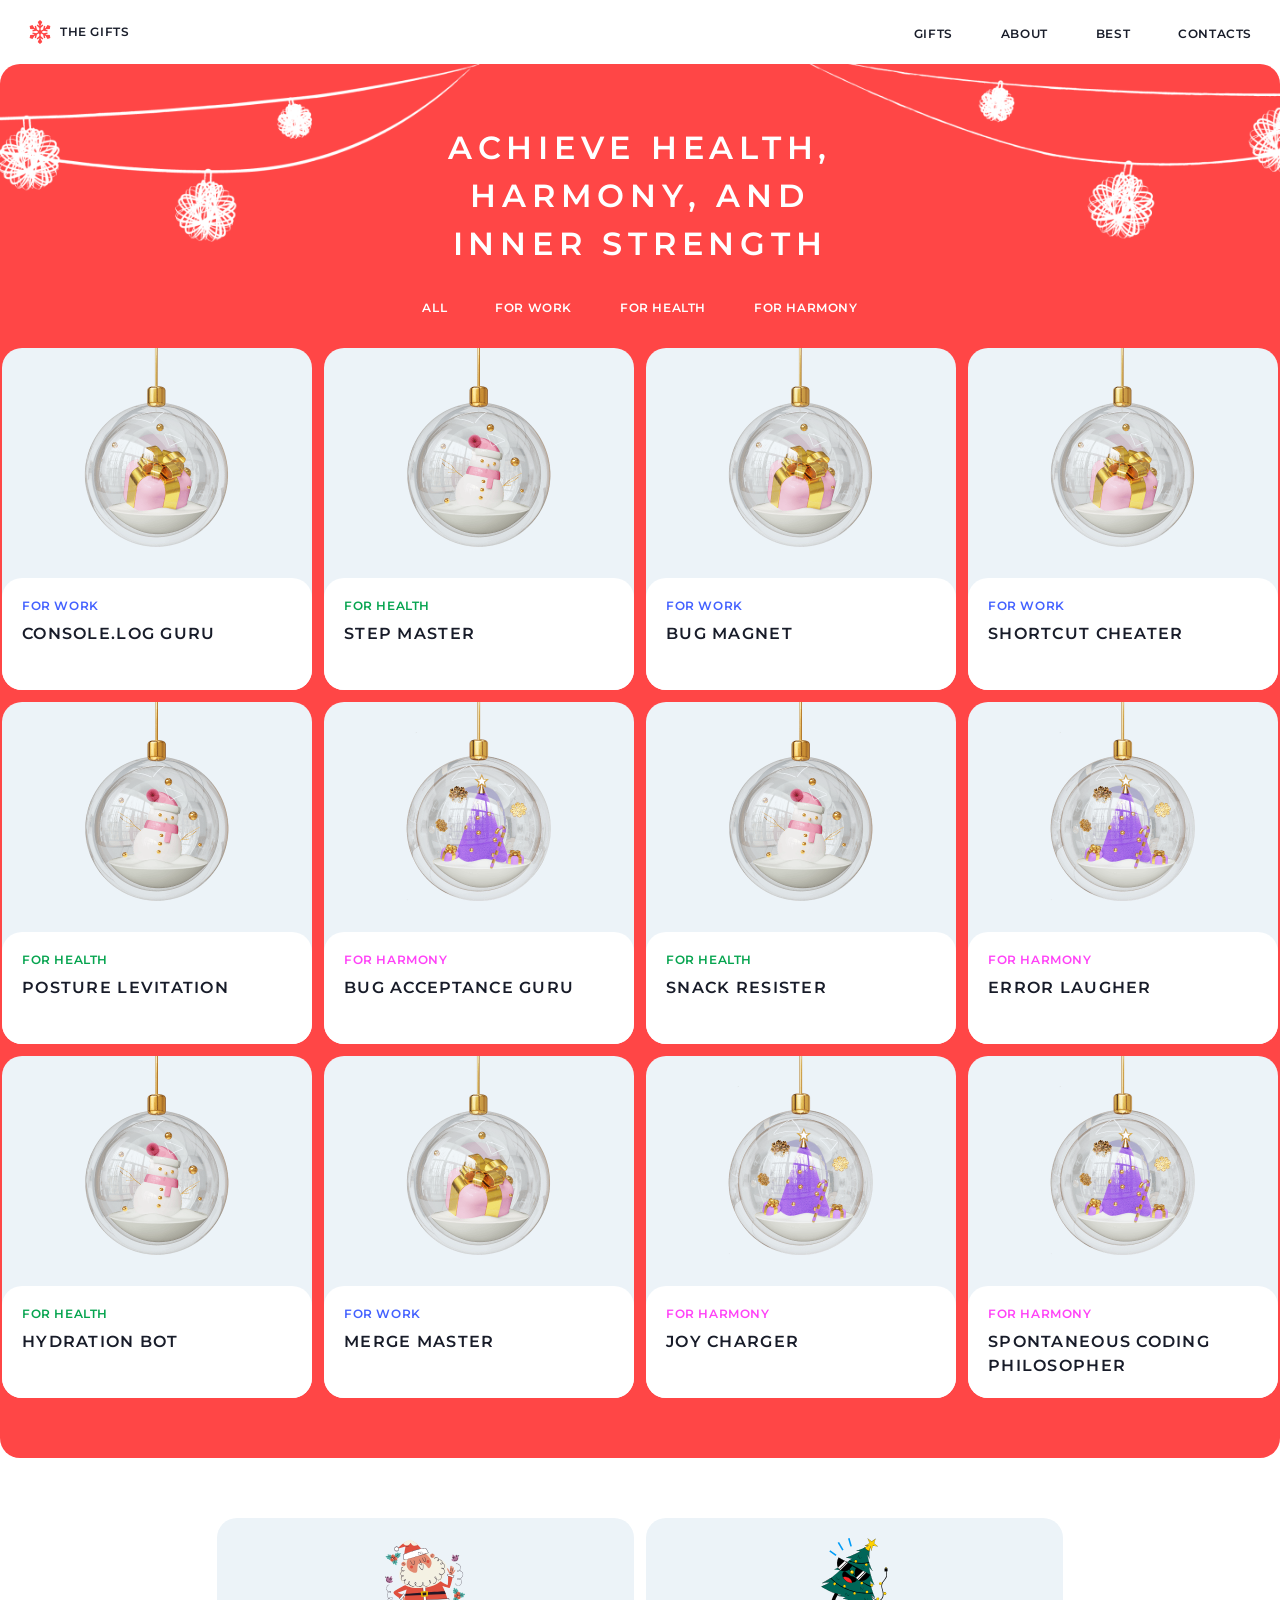
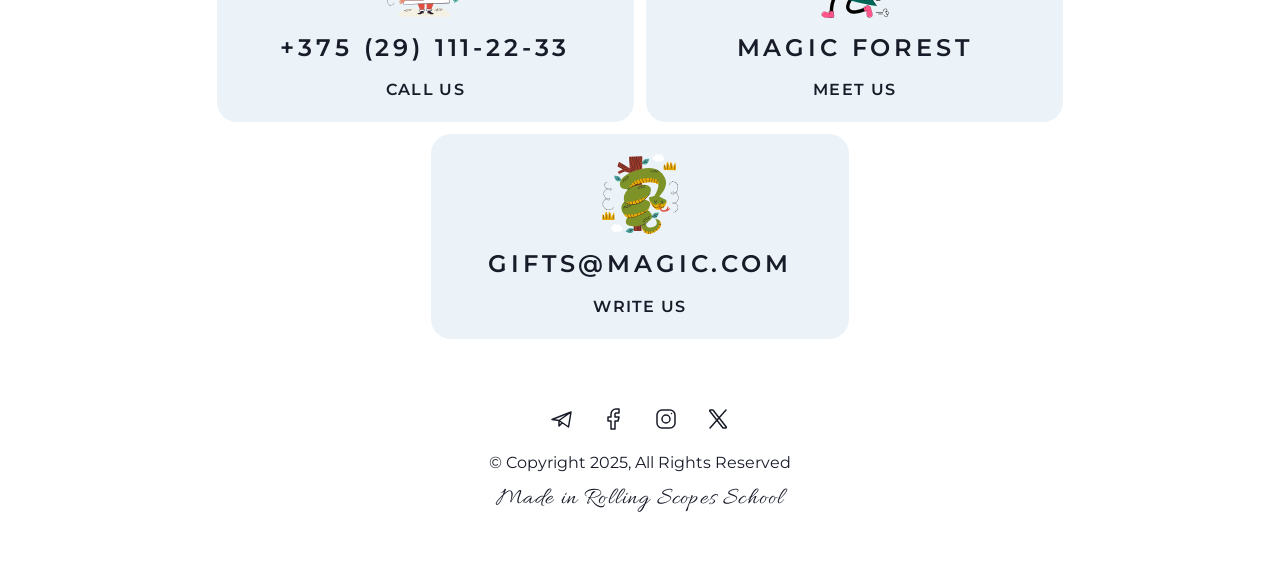
==== commit b5f75eba: "fix: code improvement" ====
--- a/christmas-shop/gifts.html
+++ b/christmas-shop/gifts.html
@@ -15,22 +15,22 @@
         <div class="logo">
             <a href="index.html">
                 <img src="icons/snowflake.svg" alt="logo">
-                <span class="action-small">The gifts</span>
+                <span class="action-small1">The gifts</span>
             </a>
         </div>
         <nav class="navigation">
             <div class="nav-items">
-                <div class="item-gifts">
-                    <a href="gifts.html" class="action-small action-small--red text-decoration">Gifts</a>
-                </div>
-                <div class="item-about">
-                    <a href="index.html#about" class="action-small text-decoration">About</a>
-                </div>
-                <div class="item-best">
-                    <a href="index.html#best" class="action-small text-decoration">Best</a>
-                </div>
-                <div class="item-contacts">
-                    <a href="#contact" class="action-small text-decoration">Contacts</a>
+                <div class="item-nav-active">
+                    <a href="gifts.html" class="action-small-active">Gifts</a>
+                </div>
+                <div class="item-nav">
+                    <a href="index.html#about" class="action-small">About</a>
+                </div>
+                <div class="item-nav">
+                    <a href="index.html#best" class="action-small">Best</a>
+                </div>
+                <div class="item-nav">
+                    <a href="#contacts" class="action-small">Contacts</a>
                 </div>
             </div>
         </nav>
@@ -43,10 +43,10 @@
                 <h1 class="h1">Achieve health, harmony, and inner strength</h1>
             </div>
             <div class="tabs-container">
-                <button class="tabs-items tabs-items-first action-small action-small--white">All</button>
-                <button class="tabs-items action-small action-small--white">for work</button>
-                <button class="tabs-items action-small action-small--white">for health</button>
-                <button class="tabs-items action-small action-small--white">for harmony</button>
+                <button class="tabs-items-active action-small-white-active">All</button>
+                <button class="tabs-items action-small-white">for work</button>
+                <button class="tabs-items action-small-white">for health</button>
+                <button class="tabs-items action-small-white">for harmony</button>
             </div>
             <div class="card-container">
                 <div class="card-item">
@@ -55,43 +55,43 @@
                     </div>
                     <div class="text-card">
                         <h4 class="h4 h4--purple">For work</h4>
-                        <h3 class="h3">Console.log Guru</h3>
-                    </div>
-                </div>
-                <div class="card-item">
-                    <div class="card-item-image">
-                        <img src="icons/gift-for-health.png" alt="gift-for-health" class="image-item">
-                    </div>
-                    <div class="text-card">
-                        <h4 class="h4 h4--green">For health</h4>
-                        <h3 class="h3">Step Master</h3>
-                    </div>
-                </div>
-                <div class="card-item">
-                    <div class="card-item-image">
-                        <img src="icons/gift-for-work.png" alt="gift-for-work" class="image-item">
-                    </div>
-                    <div class="text-card">
-                        <h4 class="h4 h4--purple">For work</h4>
-                        <h3 class="h3">Bug Magnet</h3>
-                    </div>
-                </div>
-                <div class="card-item">
-                    <div class="card-item-image">
-                        <img src="icons/gift-for-work.png" alt="gift-for-work" class="image-item">
-                    </div>
-                    <div class="text-card">
-                        <h4 class="h4 h4--purple">For work</h4>
-                        <h3 class="h3">Shortcut Cheater</h3>
-                    </div>
-                </div>
-                <div class="card-item">
-                    <div class="card-item-image">
-                        <img src="icons/gift-for-health.png" alt="gift-for-health" class="image-item">
-                    </div>
-                    <div class="text-card">
-                        <h4 class="h4 h4--green">For health</h4>
-                        <h3 class="h3">Posture Levitation</h3>
+                        <span class="h3">Console.log Guru</span>
+                    </div>
+                </div>
+                <div class="card-item">
+                    <div class="card-item-image">
+                        <img src="icons/gift-for-health.png" alt="gift-for-health" class="image-item">
+                    </div>
+                    <div class="text-card">
+                        <span class="h4 h4--green">For health</span>
+                        <span class="h3">Step Master</span>
+                    </div>
+                </div>
+                <div class="card-item">
+                    <div class="card-item-image">
+                        <img src="icons/gift-for-work.png" alt="gift-for-work" class="image-item">
+                    </div>
+                    <div class="text-card">
+                        <span class="h4 h4--purple">For work</span>
+                        <span class="h3">Bug Magnet</span>
+                    </div>
+                </div>
+                <div class="card-item">
+                    <div class="card-item-image">
+                        <img src="icons/gift-for-work.png" alt="gift-for-work" class="image-item">
+                    </div>
+                    <div class="text-card">
+                        <span class="h4 h4--purple">For work</span>
+                        <span class="h3">Shortcut Cheater</span>
+                    </div>
+                </div>
+                <div class="card-item">
+                    <div class="card-item-image">
+                        <img src="icons/gift-for-health.png" alt="gift-for-health" class="image-item">
+                    </div>
+                    <div class="text-card">
+                        <span class="h4 h4--green">For health</span>
+                        <span class="h3">Posture Levitation</span>
                     </div>
                 </div>
                 <div class="card-item">
@@ -99,17 +99,17 @@
                         <img src="icons/gift-for-harmony.png" alt="gift-for-harmony" class="image-item">
                     </div>
                     <div class="text-card">
-                        <h4 class=" h4 h4--pink">For harmony</h4>
-                        <h3 class="h3">Bug Acceptance Guru</h3>
-                    </div>
-                </div>
-                <div class="card-item">
-                    <div class="card-item-image">
-                        <img src="icons/gift-for-health.png" alt="gift-for-health" class="image-item">
-                    </div>
-                    <div class="text-card">
-                        <h4 class="h4 h4--green">For health</h4>
-                        <h3 class="h3">Snack Resister</h3>
+                        <span class="h4 h4--pink">For harmony</span>
+                        <span class="h3">Bug Acceptance Guru</span>
+                    </div>
+                </div>
+                <div class="card-item">
+                    <div class="card-item-image">
+                        <img src="icons/gift-for-health.png" alt="gift-for-health" class="image-item">
+                    </div>
+                    <div class="text-card">
+                        <span class="h4 h4--green">For health</span>
+                        <span class="h3">Snack Resister</span>
                     </div>
                 </div>
                 <div class="card-item">
@@ -117,26 +117,26 @@
                         <img src="icons/gift-for-harmony.png" alt="gift-for-harmony" class="image-item">
                     </div>
                     <div class="text-card">
-                        <h4 class=" h4 h4--pink">For harmony</h4>
-                        <h3 class="h3">Error Laugher</h3>
-                    </div>
-                </div>
-                <div class="card-item">
-                    <div class="card-item-image">
-                        <img src="icons/gift-for-health.png" alt="gift-for-health" class="image-item">
-                    </div>
-                    <div class="text-card">
-                        <h4 class="h4 h4--green">For health</h4>
-                        <h3 class="h3">Hydration Bot</h3>
-                    </div>
-                </div>
-                <div class="card-item">
-                    <div class="card-item-image">
-                        <img src="icons/gift-for-work.png" alt="gift-for-work" class="image-item">
-                    </div>
-                    <div class="text-card">
-                        <h4 class="h4 h4--purple">For work</h4>
-                        <h3 class="h3">Merge Master</h3>
+                        <span class=" h4 h4--pink">For harmony</span>
+                        <span class="h3">Error Laugher</span>
+                    </div>
+                </div>
+                <div class="card-item">
+                    <div class="card-item-image">
+                        <img src="icons/gift-for-health.png" alt="gift-for-health" class="image-item">
+                    </div>
+                    <div class="text-card">
+                        <span class="h4 h4--green">For health</span>
+                        <span class="h3">Hydration Bot</span>
+                    </div>
+                </div>
+                <div class="card-item">
+                    <div class="card-item-image">
+                        <img src="icons/gift-for-work.png" alt="gift-for-work" class="image-item">
+                    </div>
+                    <div class="text-card">
+                        <span class="h4 h4--purple">For work</span>
+                        <span class="h3">Merge Master</span>
                     </div>
                 </div>
                 <div class="card-item">
@@ -144,16 +144,16 @@
                         <img src="icons/gift-for-harmony.png" alt="gift-for-harmony" class="image-item">
                     </div>
                     <div class="text-card">
-                        <h4 class=" h4 h4--pink">For harmony</h4>
-                        <h3 class="h3">Joy Charger</h3>
+                        <span class=" h4 h4--pink">For harmony</span>
+                        <span class="h3">Joy Charger</span>
                     </div>
                 </div><div class="card-item">
                 <div class="card-item-image">
                     <img src="icons/gift-for-harmony.png" alt="gift-for-harmony" class="image-item">
                 </div>
                 <div class="text-card">
-                    <h4 class=" h4 h4--pink">For harmony</h4>
-                    <h3 class="h3">Spontaneous Coding Philosopher</h3>
+                    <span class=" h4 h4--pink">For harmony</span>
+                    <span class="h3">Spontaneous Coding Philosopher</span>
                 </div>
             </div>
             </div>
@@ -167,42 +167,61 @@
                 <a href="tel:+375291112233" class="contact-link">
                     <img src="icons/santa-claus.svg" alt="santa-claus" class="footer-image">
                     <p id='contacts' class="action-large">+375 (29) 111-22-33</p>
-                    <h3 class="h3">Call Us</h3>
+                    <span class="h3">Call Us</span>
                 </a>
             </div>
             <div class="contacts-item">
                 <a href="https://maps.app.goo.gl/pPdFxmuCZJAxshtH9" target="_blank" class='contact-link'>
                     <img src="icons/christmas-tree.svg" alt="christmas-tree" class="footer-image">
                     <p class="action-large">Magic forest</p>
-                    <h3 class="h3">meet us</h3>
+                    <span class="h3">meet us</span>
                 </a>
             </div>
             <div class="contacts-item">
                 <a href="mailto:gifts@magic.com" class='contact-link'>
                     <img src="icons/snake.svg" alt="snake" class="footer-image">
                     <p class="action-large">gifts@magic.com</p>
-                    <h3 class="h3">write us</h3>
+                    <span class="h3">write us</span>
                 </a>
             </div>
         </div>
         <div class="links-footer">
             <div class="socials">
                 <div class="socials-item">
-                    <a href="https://web.telegram.org/" target="_blank" class="socials-link"><img src="icons/telegram.svg" alt="telegram"></a>
-                </div>
-                <div class="socials-item">
-                    <a href="https://www.facebook.com/?locale=ru_RU" target="_blank" class="socials-link"><img src="icons/facebook.svg" alt="facebook"></a>
-                </div>
-                <div class="socials-item">
-                    <a href="https://www.instagram.com/" target="_blank" class="socials-link"><img src="icons/instagram.svg" alt="instagram"></a>
-                </div>
-                <div class="socials-item">
-                    <a href="https://www.facebook.com/?locale=ru_RU" target="_blank" class="socials-link"><img src="icons/X.svg" alt="x"></a>
+                    <a href="https://web.telegram.org/" target="_blank" class="socials-link">
+                        <svg width="24" height="24" viewBox="0 0 24 24" fill="none" xmlns="http://www.w3.org/2000/svg">
+                            <path d="M21 5L2 12.5L9 13.5M21 5L18.5 20L9 13.5M21 5L9 13.5M9 13.5V19L12.2488 15.7229" stroke="#181C29" stroke-width="1.5" stroke-linecap="round" stroke-linejoin="round"/>
+                        </svg>
+                    </a>
+                </div>
+                <div class="socials-item">
+                    <a href="https://www.facebook.com/?locale=ru_RU" target="_blank" class="socials-link">
+                        <svg width="24" height="24" viewBox="0 0 24 24" fill="none" xmlns="http://www.w3.org/2000/svg">
+                            <path d="M17 2H14C12.6739 2 11.4021 2.52678 10.4645 3.46447C9.52678 4.40215 9 5.67392 9 7V10H6V14H9V22H13V14H16L17 10H13V7C13 6.73478 13.1054 6.48043 13.2929 6.29289C13.4804 6.10536 13.7348 6 14 6H17V2Z" stroke="#181C29" stroke-width="1.5" stroke-linecap="round" stroke-linejoin="round"/>
+                        </svg>
+                    </a>
+                </div>
+                <div class="socials-item">
+                    <a href="https://www.instagram.com/" target="_blank" class="socials-link">
+                        <svg width="24" height="24" viewBox="0 0 24 24" fill="none" xmlns="http://www.w3.org/2000/svg">
+                            <path d="M12 16C14.2091 16 16 14.2091 16 12C16 9.79086 14.2091 8 12 8C9.79086 8 8 9.79086 8 12C8 14.2091 9.79086 16 12 16Z" stroke="#181C29" stroke-width="1.5" stroke-linecap="round" stroke-linejoin="round"/>
+                            <path d="M3 16V8C3 5.23858 5.23858 3 8 3H16C18.7614 3 21 5.23858 21 8V16C21 18.7614 18.7614 21 16 21H8C5.23858 21 3 18.7614 3 16Z" stroke="#181C29" stroke-width="1.5"/>
+                            <path d="M17.5 6.51L17.51 6.49889" stroke="#181C29" stroke-width="1.5" stroke-linecap="round" stroke-linejoin="round"/>
+                        </svg>
+                    </a>
+                </div>
+                <div class="socials-item">
+                    <a href="https://x.com/?lang=ru" target="_blank" class="socials-link">
+                        <svg width="24" height="24" viewBox="0 0 24 24" fill="none" xmlns="http://www.w3.org/2000/svg">
+                            <path d="M16.8198 20.7684L3.75317 3.96836C3.44664 3.57425 3.72749 3 4.22678 3H6.70655C6.8917 3 7.06649 3.08548 7.18016 3.23164L20.2468 20.0316C20.5534 20.4258 20.2725 21 19.7732 21H17.2935C17.1083 21 16.9335 20.9145 16.8198 20.7684Z" stroke="#181C29" stroke-width="1.5"/>
+                            <path d="M20 3L4 21" stroke="#181C29" stroke-width="1.5" stroke-linecap="round"/>
+                        </svg>
+                    </a>
                 </div>
             </div>
             <p class="paragraph-footer">© Copyright 2025, All Rights Reserved</p>
             <a href="https://rs.school/" target="_blank">
-                <p class="caption-dark">Made in Rolling Scopes School</p>
+                <p class="caption-dark rs-link">Made in Rolling Scopes School</p>
             </a>
         </div>
     </div>
--- a/christmas-shop/gifts.css
+++ b/christmas-shop/gifts.css
@@ -8,21 +8,13 @@
     scroll-behavior: smooth;
 }
 
-body {
-    margin: 0;
-    padding: 0;
-}
 
 button {
-    border: none;
+    cursor: pointer;
 }
 
 a {
-    cursor: default;
-    text-decoration: none;
-}
-
-.text-decoration {
+    cursor: pointer;
     text-decoration: none;
 }
 
@@ -42,7 +34,7 @@
     margin: 0 auto;
     background-color: #FFFFFF;
     display: flex;
-    justify-content: center;
+    justify-content: space-between;
 }
 
 .logo {
@@ -60,7 +52,6 @@
     display: flex;
     align-items: center;
     gap: 8px;
-    text-decoration: none;
 }
 
 .action-small {
@@ -74,11 +65,67 @@
     letter-spacing: 0.05em;
     text-transform: uppercase;
     color: #181C29;
-}
-
-.action-small--red { color: #FF4646; }
-
-.action-small--white { color: #FFFFFF; }
+    transition: color 0.3s ease;
+}
+
+.action-small:hover {
+    color: #FF4646;
+}
+
+.action-small-active {
+    width: auto;
+    height: 16px;
+    font-family: Montserrat, sans-serif;
+    font-weight: 600;
+    font-style: normal;
+    font-size: 12px;
+    line-height: 1.3;
+    letter-spacing: 0.05em;
+    text-transform: uppercase;
+    color: #181C29;
+    transition: color 0.3s ease;
+}
+
+.action-small-white {
+    width: auto;
+    height: 16px;
+    font-family: Montserrat, sans-serif;
+    font-weight: 600;
+    font-style: normal;
+    font-size: 12px;
+    line-height: 1.3;
+    letter-spacing: 0.05em;
+    text-transform: uppercase;
+    color: #FFFFFF;
+    transition: color 0.3s ease;
+}
+
+.action-small-white-active {
+    width: auto;
+    height: 16px;
+    font-family: Montserrat, sans-serif;
+    font-weight: 600;
+    font-style: normal;
+    font-size: 12px;
+    line-height: 1.3;
+    letter-spacing: 0.05em;
+    text-transform: uppercase;
+    color: #FFFFFF;
+    transition: color 0.3s ease;
+}
+
+.action-small1 {
+    width: auto;
+    height: 16px;
+    font-family: Montserrat, sans-serif;
+    font-weight: 600;
+    font-style: normal;
+    font-size: 12px;
+    line-height: 1.3;
+    letter-spacing: 0.05em;
+    text-transform: uppercase;
+    color: #181C29;
+}
 
 .navigation {
     width: 100%;
@@ -96,29 +143,19 @@
     justify-content: center;
 }
 
-.item-gifts {
+.item-nav {
     width: auto;
     height: 40px;
     padding: 12px 20px;
     border-radius: 12px;
-    background-color: #FF46461A
-}
-
-.item-about {
-    width: auto;
-    height: 40px;
-    padding: 12px 20px;
-    border-radius: 12px;
-}
-
-.item-best {
-    width: auto;
-    height: 40px;
-    padding: 12px 20px;
-    border-radius: 12px;
-}
-
-.item-contacts {
+    transition: background-color 0.3s ease;
+}
+
+.item-nav:hover {
+    background-color: #FF46461A;
+}
+
+.item-nav-active {
     width: auto;
     height: 40px;
     padding: 12px 20px;
@@ -193,15 +230,23 @@
     border-radius: 12px;
     padding: 12px 20px;
     white-space: nowrap;
+    border: none;
     background-color: transparent;
-}
-
-.tabs-items-first {
+    transition: background-color 0.3s ease;
+}
+
+.tabs-items:hover {
+    background-color: #FFFFFF33;
+}
+
+.tabs-items-active {
     width: auto;
     height: 40px;
     border-radius: 12px;
     padding: 12px 20px;
-    background-color: #FFFFFF33
+    white-space: nowrap;
+    border: none;
+    background-color: transparent;
 }
 
 .card-container {
@@ -221,11 +266,14 @@
     border-radius: 20px;
     background-color: #ECF3F8;
     transition: all 0.3s ease;
+    cursor: pointer;
+}
+
+.card-item:hover .h3 {
+    color: #FF4646;
 }
 
 .card-item:hover {
-    background-color: #f0f0f0;
-    box-shadow: 0 10px 20px rgba(0, 0, 0, 0.2);
     transform: translateY(-5px);
 }
 
@@ -308,7 +356,7 @@
 .footer {
     max-width: 1440px;
     width: 100%;
-    height: auto;
+    min-height: 496px;
     padding: 60px 8px;
     margin: 0 auto;
     background-color: #FFFFFF;
@@ -319,6 +367,7 @@
 .container-footer {
     max-width: 1276px;
     width: 100%;
+    min-height: 376px;
     height: auto;
     gap: 60px;
     display: flex;
@@ -356,18 +405,22 @@
 }
 
 .contacts-item:hover {
-    background-color: #f0f0f0;
-    box-shadow: 0 10px 20px rgba(0, 0, 0, 0.2);
     transform: translateY(-5px);
 }
 
+.contacts-item:hover .action-large {
+    color: #FF4646;
+}
+
+.contacts-item:hover .h3 {
+    color: #FF4646;
+}
+
 .contact-link {
     display: flex;
     flex-direction: column;
     align-items: center;
-    text-decoration: none;
     color: inherit;
-    transition: all 0.3s ease;
     gap: 12px;
 }
 
@@ -402,7 +455,6 @@
     justify-content: center;
     align-items: center;
     flex-direction: column;
-
 }
 
 .socials {
@@ -423,12 +475,6 @@
     align-items: center;
     justify-content: center;
     transition: all 0.3s ease;
-}
-
-.socials-item:hover {
-    background-color: #f0f0f0;
-    box-shadow: 0 10px 20px rgba(0, 0, 0, 0.2);
-    transform: translateY(-5px);
 }
 
 .socials-link {
@@ -437,4 +483,13 @@
     display: flex;
     align-items: center;
     justify-content: center;
+    transition: all 0.3s ease;
+}
+
+.socials-link:hover svg path {
+    stroke: #FF4646;
+}
+
+.rs-link:hover {
+    color: #FF4646;
 }
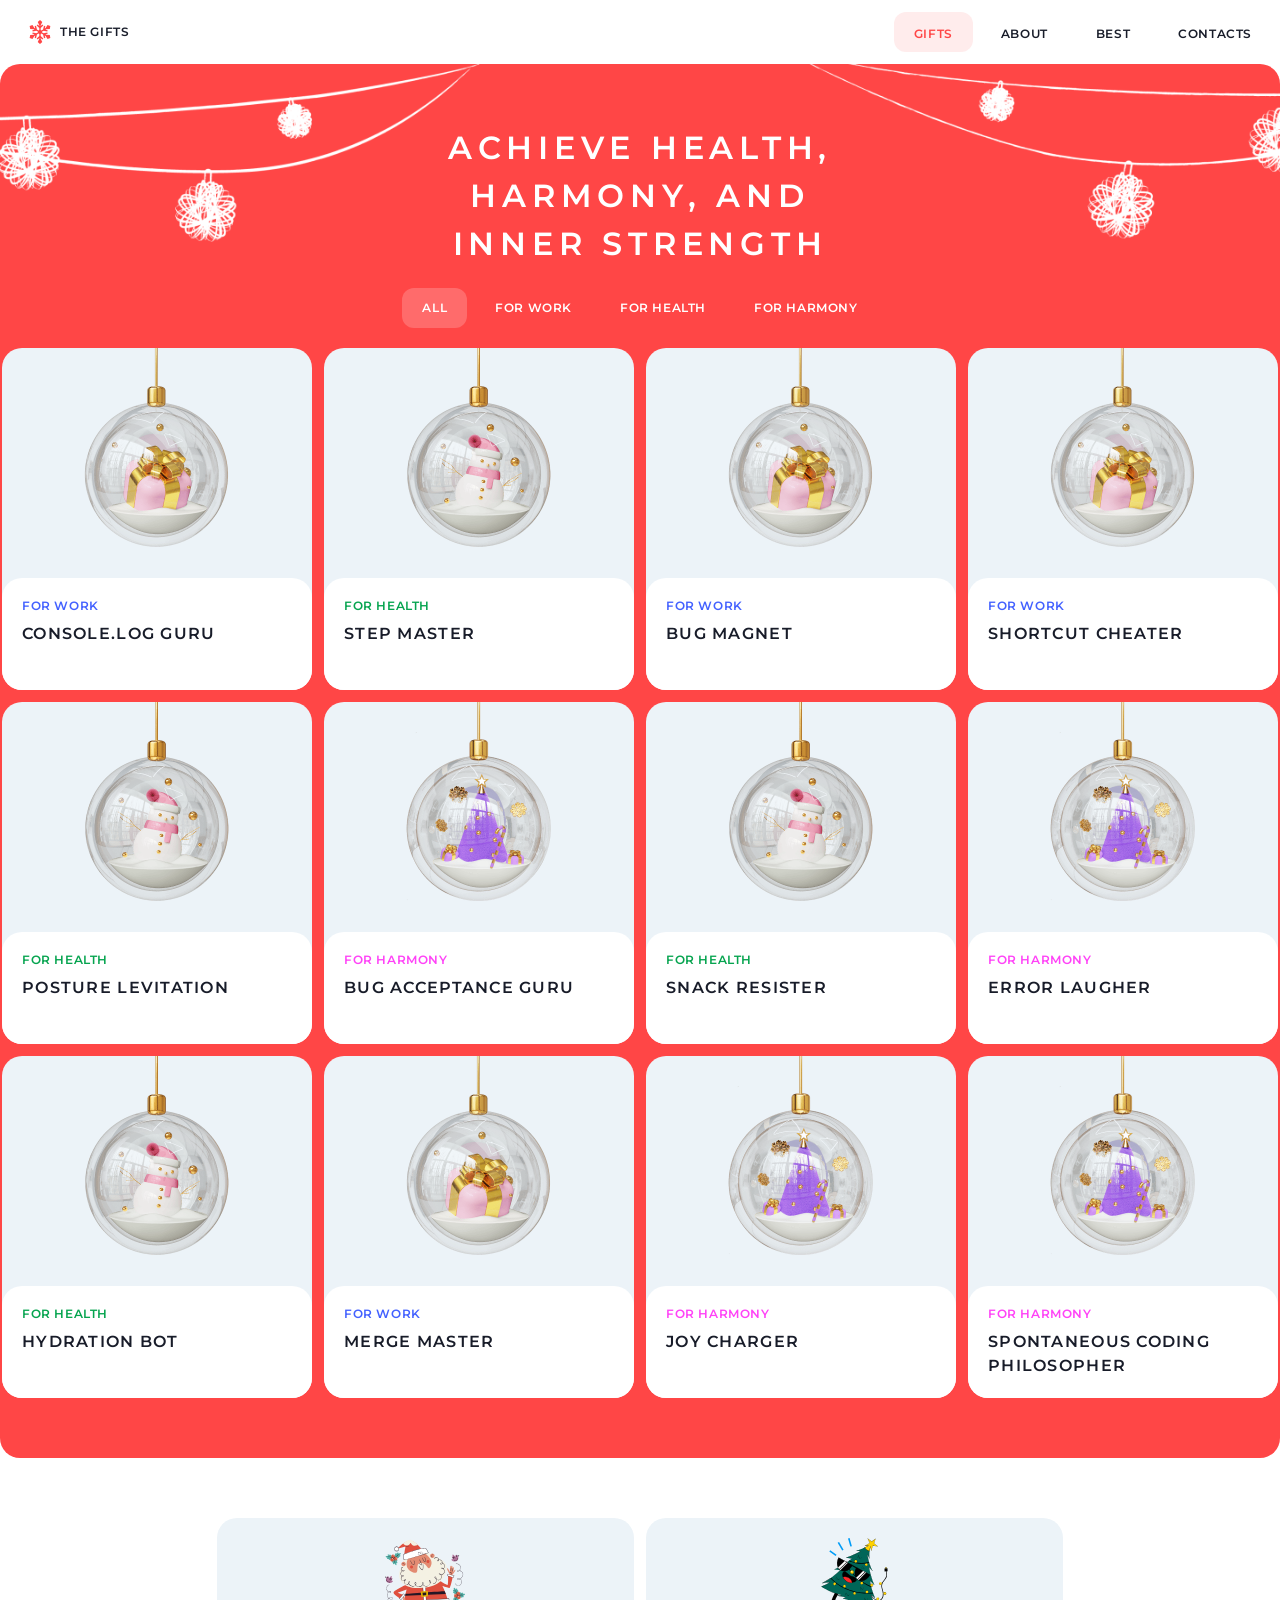
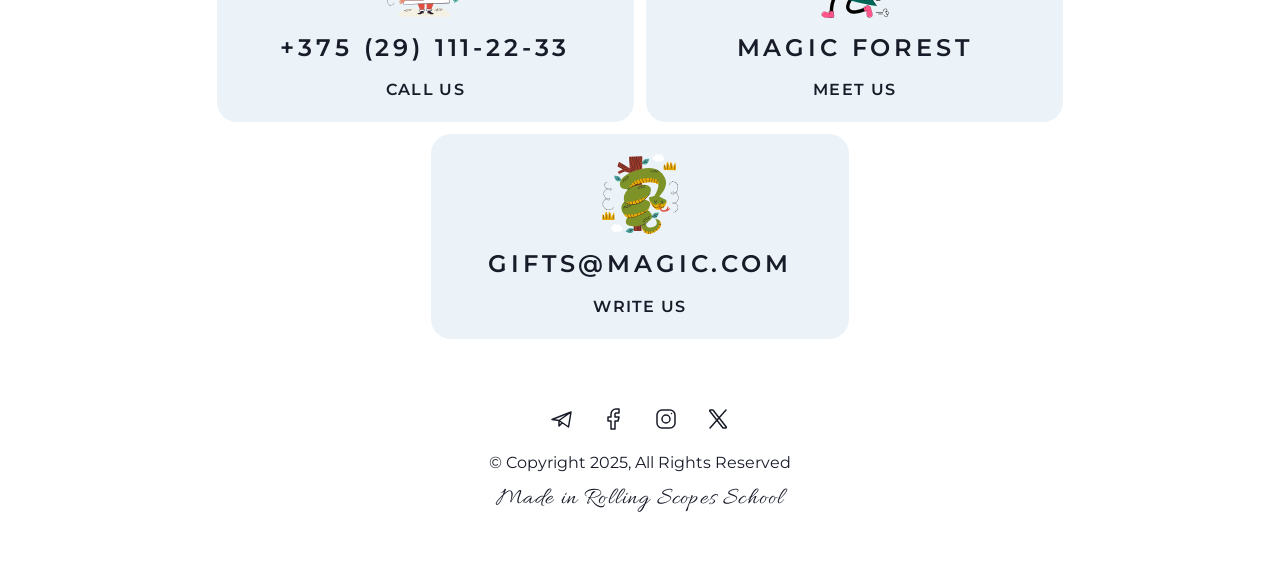
==== commit 2638f42c: "fix: add interactive" ====
--- a/christmas-shop/gifts.html
+++ b/christmas-shop/gifts.html
@@ -30,7 +30,7 @@
                     <a href="index.html#best" class="action-small">Best</a>
                 </div>
                 <div class="item-nav">
-                    <a href="#contacts" class="action-small">Contacts</a>
+                    <a href="#contact" class="action-small">Contacts</a>
                 </div>
             </div>
         </nav>
@@ -54,7 +54,7 @@
                         <img src="icons/gift-for-work.png" alt="gift-for-work" class="image-item">
                     </div>
                     <div class="text-card">
-                        <h4 class="h4 h4--purple">For work</h4>
+                        <span class="h4 h4--purple">For work</span>
                         <span class="h3">Console.log Guru</span>
                     </div>
                 </div>
@@ -166,7 +166,7 @@
             <div class="contacts-item">
                 <a href="tel:+375291112233" class="contact-link">
                     <img src="icons/santa-claus.svg" alt="santa-claus" class="footer-image">
-                    <p id='contacts' class="action-large">+375 (29) 111-22-33</p>
+                    <p id='contact' class="action-large">+375 (29) 111-22-33</p>
                     <span class="h3">Call Us</span>
                 </a>
             </div>
--- a/christmas-shop/gifts.css
+++ b/christmas-shop/gifts.css
@@ -68,10 +68,6 @@
     transition: color 0.3s ease;
 }
 
-.action-small:hover {
-    color: #FF4646;
-}
-
 .action-small-active {
     width: auto;
     height: 16px;
@@ -82,8 +78,9 @@
     line-height: 1.3;
     letter-spacing: 0.05em;
     text-transform: uppercase;
-    color: #181C29;
+    color: #FF4646;
     transition: color 0.3s ease;
+    cursor: default;
 }
 
 .action-small-white {
@@ -112,6 +109,7 @@
     text-transform: uppercase;
     color: #FFFFFF;
     transition: color 0.3s ease;
+    cursor: default;
 }
 
 .action-small1 {
@@ -148,18 +146,25 @@
     height: 40px;
     padding: 12px 20px;
     border-radius: 12px;
-    transition: background-color 0.3s ease;
+    transition: all 0.3s ease;
+    cursor: pointer;
 }
 
 .item-nav:hover {
     background-color: #FF46461A;
 }
 
+.item-nav:hover .action-small {
+    color: #FF4646;
+}
+
 .item-nav-active {
     width: auto;
     height: 40px;
     padding: 12px 20px;
     border-radius: 12px;
+    background-color: #FF46461A;
+    cursor: default;
 }
 
 .gifts-section {
@@ -246,7 +251,8 @@
     padding: 12px 20px;
     white-space: nowrap;
     border: none;
-    background-color: transparent;
+    background-color: #FFFFFF33;
+    cursor: default;
 }
 
 .card-container {
@@ -273,10 +279,6 @@
     color: #FF4646;
 }
 
-.card-item:hover {
-    transform: translateY(-5px);
-}
-
 .card-item-image {
     width: 310px;
     height: 230px;
@@ -404,10 +406,6 @@
     transition: all 0.3s ease;
 }
 
-.contacts-item:hover {
-    transform: translateY(-5px);
-}
-
 .contacts-item:hover .action-large {
     color: #FF4646;
 }
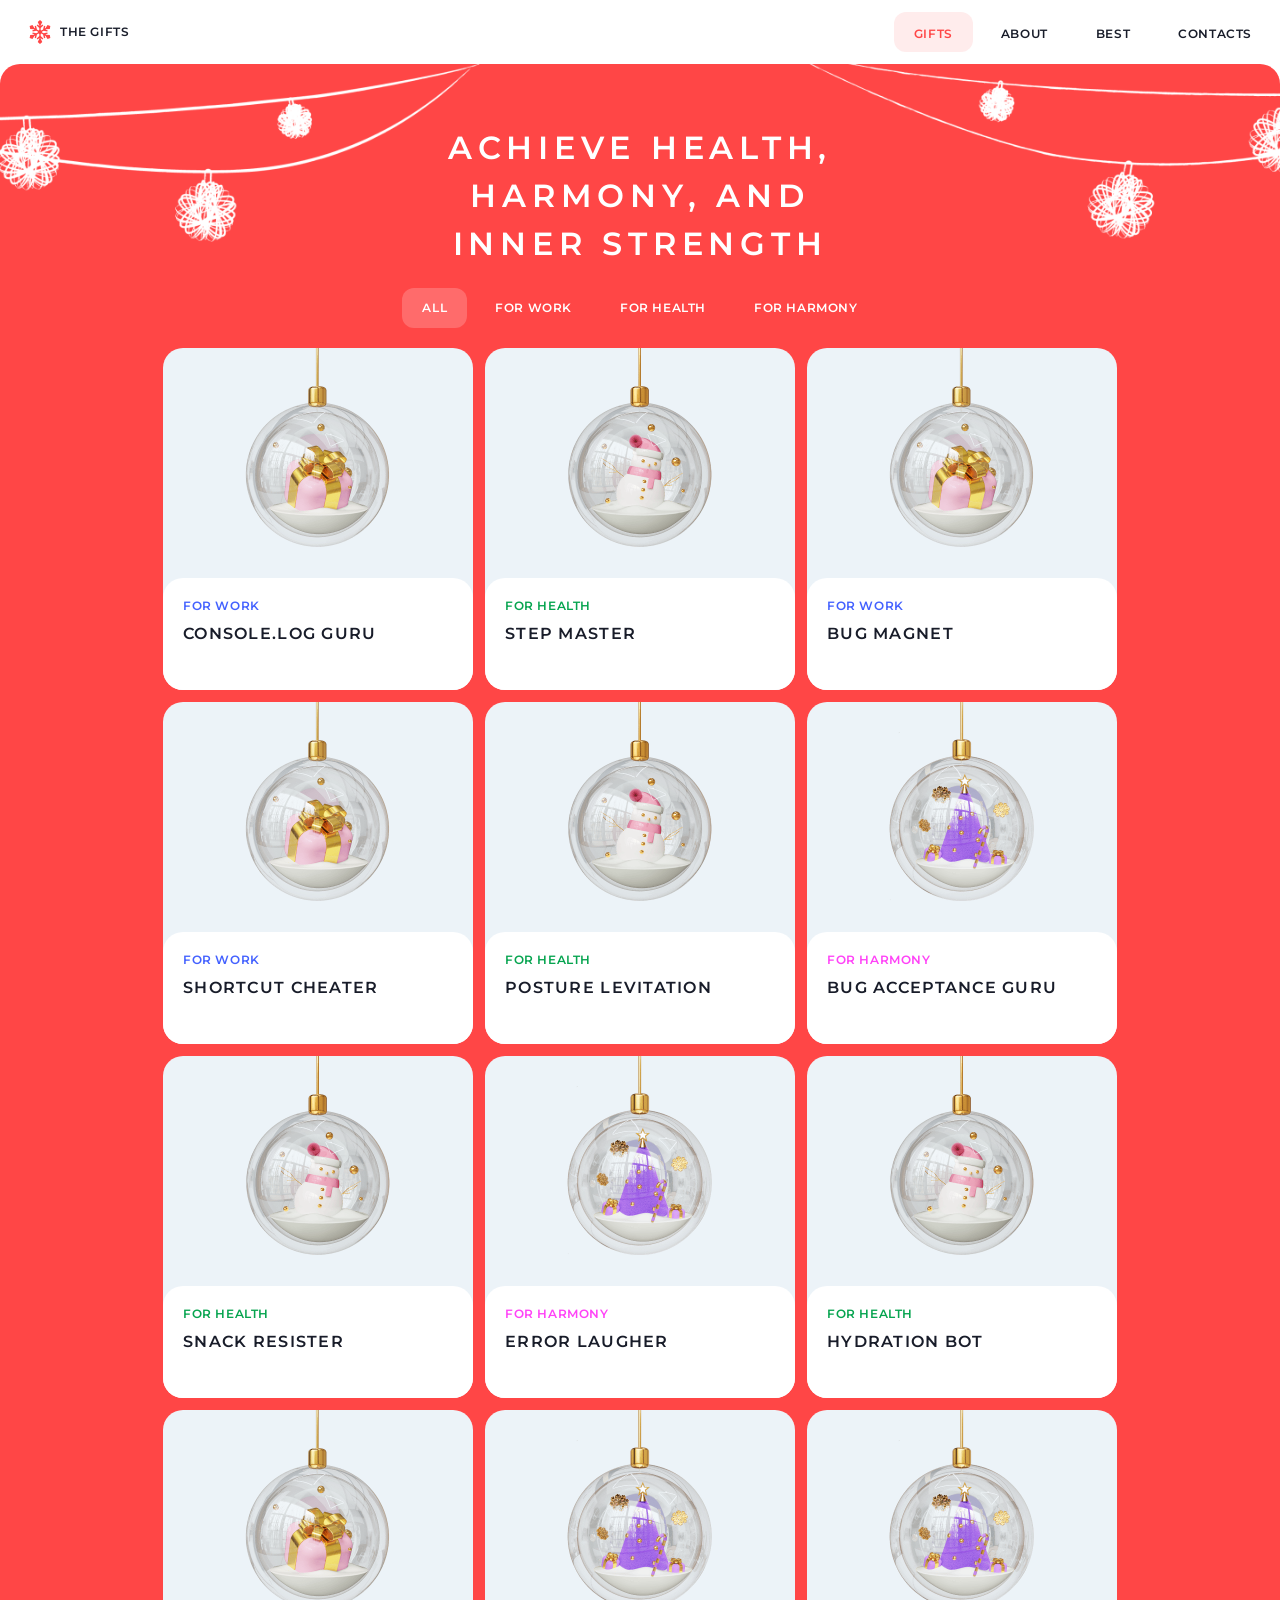
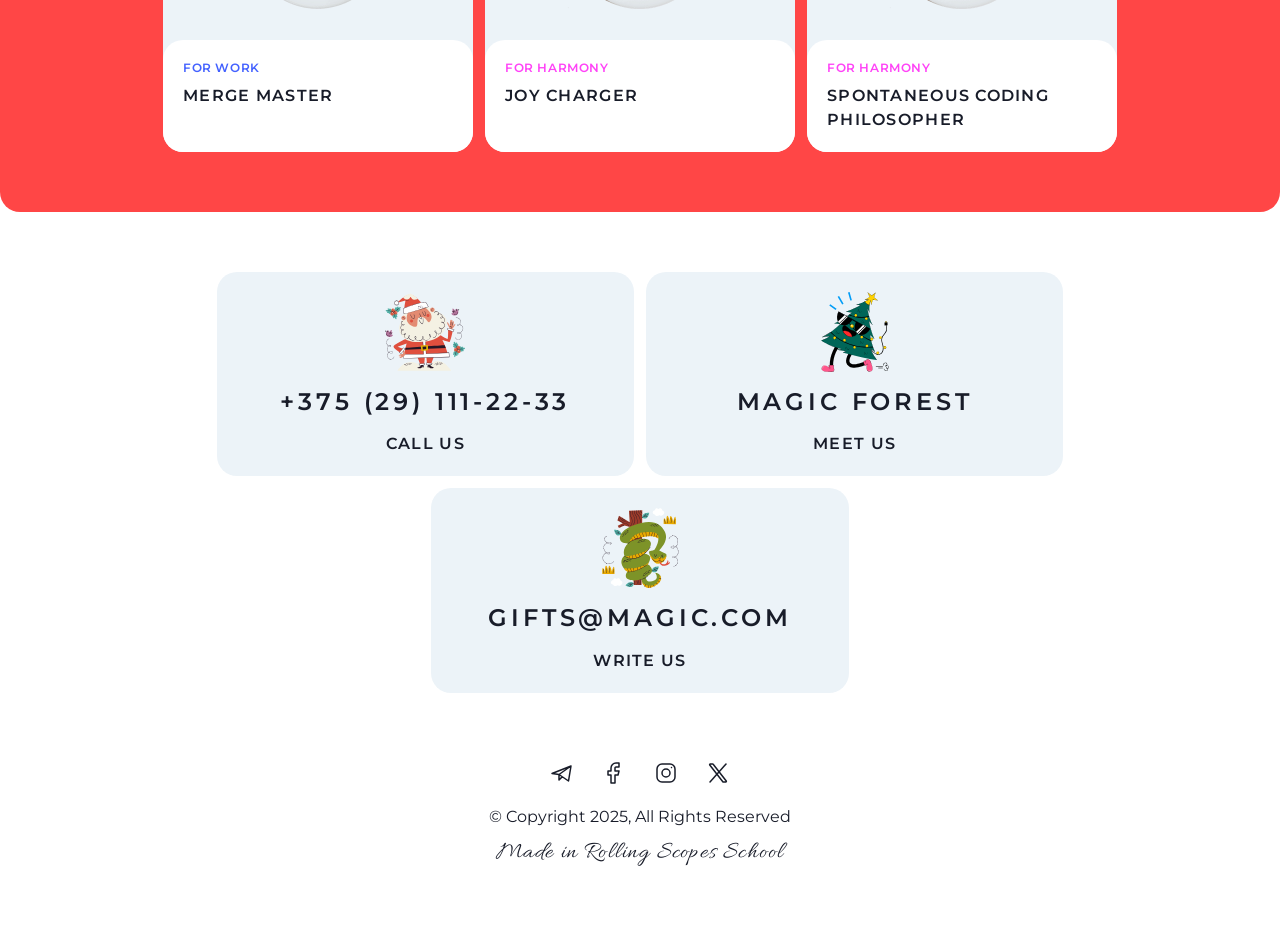
==== commit 8a3ddb4f: "feature: add interactive" ====
--- a/christmas-shop/gifts.html
+++ b/christmas-shop/gifts.html
@@ -8,6 +8,7 @@
     <link rel="preconnect" href="https://fonts.gstatic.com" crossorigin>
     <link href="https://fonts.googleapis.com/css2?family=Allura&family=Montserrat:wght@400;600&display=swap" rel="stylesheet">
     <link rel="icon" href="icons/snowflake.svg" type="image/svg+xml">
+    <meta name="viewport" content="width=device-width, initial-scale=1.0">
 </head>
 <body>
 <header class="header">
@@ -18,6 +19,13 @@
                 <span class="action-small1">The gifts</span>
             </a>
         </div>
+
+        <!--Бургер-меню-->
+        <button class="burger-menu" aria-label="menu">
+            <span class="burger-line"></span>
+            <span class="burger-line"></span>
+        </button>
+
         <nav class="navigation">
             <div class="nav-items">
                 <div class="item-nav-active">
--- a/christmas-shop/gifts.css
+++ b/christmas-shop/gifts.css
@@ -18,9 +18,16 @@
     text-decoration: none;
 }
 
+img {
+    max-width: 100%;
+    height: auto;
+    display: block;
+}
+
 .header {
     width: 100%;
-    height: 64px;
+    min-height: 64px;
+    height: auto;
     padding: 0 8px;
     background: #FFFFFF;
 }
@@ -28,13 +35,15 @@
 .container {
     max-width: 1276px;
     width: 100%;
-    height: 64px;
+    min-height: 64px;
+    height: auto;
     padding: 12px 0;
     gap: 12px;
     margin: 0 auto;
     background-color: #FFFFFF;
     display: flex;
     justify-content: space-between;
+    align-items: center;
 }
 
 .logo {
@@ -80,7 +89,8 @@
     text-transform: uppercase;
     color: #FF4646;
     transition: color 0.3s ease;
-    cursor: default;
+    pointer-events: none;
+    user-select: none;
 }
 
 .action-small-white {
@@ -109,7 +119,8 @@
     text-transform: uppercase;
     color: #FFFFFF;
     transition: color 0.3s ease;
-    cursor: default;
+    pointer-events: none;
+    user-select: none;
 }
 
 .action-small1 {
@@ -127,14 +138,16 @@
 
 .navigation {
     width: 100%;
-    height: 40px;
+    min-height: 40px;
+    height: auto;
     display: flex;
     justify-content: flex-end;
 }
 
 .nav-items {
     width: auto;
-    height: 40px;
+    min-height: 40px;
+    height: auto;
     gap: 8px;
     display: flex;
     flex-wrap: wrap;
@@ -148,14 +161,19 @@
     border-radius: 12px;
     transition: all 0.3s ease;
     cursor: pointer;
-}
-
-.item-nav:hover {
-    background-color: #FF46461A;
-}
-
-.item-nav:hover .action-small {
-    color: #FF4646;
+    user-select: none;
+}
+
+@media (hover: hover){
+    .item-nav:hover {
+        background-color: #FF46461A;
+    }
+}
+
+@media (hover: hover) {
+    .item-nav:hover .action-small {
+        color: #FF4646;
+    }
 }
 
 .item-nav-active {
@@ -164,13 +182,15 @@
     padding: 12px 20px;
     border-radius: 12px;
     background-color: #FF46461A;
-    cursor: default;
+    user-select: none;
+    pointer-events: none
 }
 
 .gifts-section {
     max-width: 1440px;
     width: 100%;
     min-height: 1394px;
+    height: auto;
     border-radius: 20px;
     padding: 60px 8px;
     gap: 20px;
@@ -187,17 +207,20 @@
 .container-gifts-section {
     max-width: 1276px;
     width: 100%;
-    height: 1274px;
+    min-height: 1274px;
+    height: auto;
     gap: 20px;
     display: flex;
     flex-direction: column;
     align-items: center;
+    margin: 0 auto;
 }
 
 .text-gifts {
     max-width: 426px;
     width: 100%;
-    height: 144px;
+    min-height: 144px;
+    height: auto;
     gap: 12px;
     display: flex;
     flex-direction: column;
@@ -206,7 +229,8 @@
 }
 
 .h1 {
-    width: 426px;
+    width: auto;
+    min-height: 144px;
     height: auto;
     font-family: Montserrat, sans-serif;
     font-weight: 600;
@@ -240,8 +264,10 @@
     transition: background-color 0.3s ease;
 }
 
-.tabs-items:hover {
-    background-color: #FFFFFF33;
+@media (hover: hover) {
+    .tabs-items:hover {
+        background-color: #FFFFFF33;
+    }
 }
 
 .tabs-items-active {
@@ -252,31 +278,38 @@
     white-space: nowrap;
     border: none;
     background-color: #FFFFFF33;
-    cursor: default;
+    pointer-events: none;
+    user-select: none;
 }
 
 .card-container {
-    width: 1276px;
-    height: 1050px;
+    max-width: 1276px;
+    width: 100%;
+    min-height: 1050px;
+    height: auto;
     gap: 12px;
     display: grid;
-    grid-template-columns: repeat(4, auto);
-    grid-template-rows: repeat(3, auto);
-    justify-content: center;
-    align-items: center;
+    grid-template-columns: repeat(auto-fit, 310px);  /* ← главное свойство */
+    justify-content: center;
+    margin: 0 auto;
 }
 
 .card-item {
-    width: 310px;
-    height: 342px;
+    max-width: 310px;
+    width: 100%;
+    min-height: 342px;
+    height: auto;
     border-radius: 20px;
     background-color: #ECF3F8;
     transition: all 0.3s ease;
     cursor: pointer;
-}
-
-.card-item:hover .h3 {
-    color: #FF4646;
+    margin: 0 auto;
+}
+
+@media (hover: hover) {
+    .card-item:hover .h3 {
+        color: #FF4646;
+    }
 }
 
 .card-item-image {
@@ -285,13 +318,15 @@
 }
 
 .image-item {
-    width: 100%;
-    height: 100%;
+    max-width: 100%;
+    height: auto;
 }
 
 .text-card {
-    width: 310px;
-    height: 112px;
+    max-width: 310px;
+    width: 100%;
+    min-height: 112px;
+    height: auto;
     border-radius: 20px;
     padding: 20px;
     gap: 8px;
@@ -301,7 +336,8 @@
 }
 
 .caption-dark {
-    width: 426px;
+    max-width: 426px;
+    width: 100%;
     height: auto;
     font-family: "Allura", cursive;
     font-weight: 400;
@@ -314,7 +350,8 @@
 }
 
 .paragraph-footer {
-    width: 426px;
+    max-width: 426px;
+    width: 100%;
     height: auto;
     font-family: Montserrat, sans-serif;
     font-weight: 400;
@@ -326,7 +363,7 @@
 }
 
 .h3 {
-    width: 270px;
+    max-width: 270px;
     height: 24px;
     font-family: Montserrat, sans-serif;
     font-weight: 600;
@@ -359,6 +396,7 @@
     max-width: 1440px;
     width: 100%;
     min-height: 496px;
+    height: auto;
     padding: 60px 8px;
     margin: 0 auto;
     background-color: #FFFFFF;
@@ -404,14 +442,19 @@
     align-items: center;
     text-align: center;
     transition: all 0.3s ease;
-}
-
-.contacts-item:hover .action-large {
-    color: #FF4646;
-}
-
-.contacts-item:hover .h3 {
-    color: #FF4646;
+    cursor: pointer;
+}
+
+@media (hover: hover) {
+    .contacts-item:hover .action-large {
+        color: #FF4646;
+    }
+}
+
+@media (hover: hover) {
+    .contacts-item:hover .h3 {
+        color: #FF4646;
+    }
 }
 
 .contact-link {
@@ -466,28 +509,162 @@
 }
 
 .socials-item {
+    max-width: 40px;
+    max-height: 40px;
+    padding: 8px;
+    display: flex;
+    align-items: center;
+    justify-content: center;
+    transition: all 0.3s ease;
+}
+
+.socials-link {
+    max-width: 24px;
+    max-height: 24px;
+    display: flex;
+    align-items: center;
+    justify-content: center;
+    transition: all 0.3s ease;
+}
+
+@media (hover: hover) {
+    .socials-link:hover svg path {
+        stroke: #FF4646;
+    }
+}
+
+@media (hover: hover) {
+    .rs-link:hover {
+        color: #FF4646;
+    }
+}
+
+/* БУРГЕР-МЕНЮ */
+.burger-menu {
+    display: none;
     width: 40px;
     height: 40px;
-    padding: 8px;
-    display: flex;
-    align-items: center;
-    justify-content: center;
-    transition: all 0.3s ease;
-}
-
-.socials-link {
-    width: 24px;
-    height: 24px;
-    display: flex;
-    align-items: center;
-    justify-content: center;
-    transition: all 0.3s ease;
-}
-
-.socials-link:hover svg path {
-    stroke: #FF4646;
-}
-
-.rs-link:hover {
-    color: #FF4646;
-}+    flex-direction: column;
+    justify-content: center;
+    align-items: center;
+    gap: 8px;
+    background: transparent;
+    border: none;
+    cursor: pointer;
+}
+
+.burger-line {
+    width: 20px;
+    height: 1px;
+    background-color: #181C29;
+    border-radius: 1px;
+}
+
+/* Анимация в крестик при открытии */
+.burger-menu.active .burger-line:nth-child(1) {
+    transform: translateY(10px) rotate(45deg);
+}
+
+.burger-menu.active .burger-line:nth-child(2) {
+    transform: translateY(-10px) rotate(-45deg);
+}
+
+/* Медиа-запросы на 768px */
+@media (max-width: 768px) {
+    .container {
+        display: flex;
+        justify-content: space-between;
+        align-items: center;
+        position: relative;
+    }
+
+    /* Показываем бургер */
+    .burger-menu {
+        display: flex;
+    }
+
+    /* Скрываем навигацию */
+    .navigation {
+        display: none;
+        position: absolute;
+        top: 100%;
+        left: 0;
+        width: 100%;
+        background-color: #FFFFFF;
+        padding: 20px;
+        border-radius: 0 0 20px 20px;
+        box-shadow: 0 10px 20px rgba(0, 0, 0, 0.1);
+        z-index: 1000;
+    }
+
+    /* Показываем навигацию при активном классе */
+    .navigation.active {
+        display: block;
+    }
+
+    /* Меню в колонку */
+    .nav-items {
+        flex-direction: column;
+        align-items: center;
+        gap: 12px;
+    }
+
+    .item-nav {
+        width: 100%;
+        text-align: center;
+    }
+}
+
+@media (max-width: 1060px) {
+    .contacts-footer {
+        flex-direction: column;
+        align-items: center;
+        margin-top: -1px;
+    }
+
+    .contacts-item {
+        max-width: 100%;
+        width: 100%;
+        text-align: center;
+    }
+}
+
+@media (max-width: 380px) {
+    .tabs-container {
+        width: 100%;
+        display: flex;
+        justify-content: center;
+        flex-wrap: nowrap;
+        gap: 4px;
+        margin: 0 auto;
+    }
+
+    .tabs-items,
+    .tabs-items-active {
+        min-width: 0;
+        text-align: center;
+        padding: 12px 6px;
+        white-space: nowrap;
+    }
+}
+
+/* Для экранов от 381px до 767px */
+@media (min-width: 381px) and (max-width: 767px) {
+    .tabs-container {
+        width: 100%;
+        display: flex;
+        justify-content: center;
+        flex-wrap: nowrap;
+        gap: 6px;
+        margin: 0 auto;
+    }
+
+    .tabs-items,
+    .tabs-items-active {
+        min-width: 0;
+        text-align: center;
+        padding: 12px 10px;
+        font-size: 11px;
+        white-space: nowrap;
+    }
+}
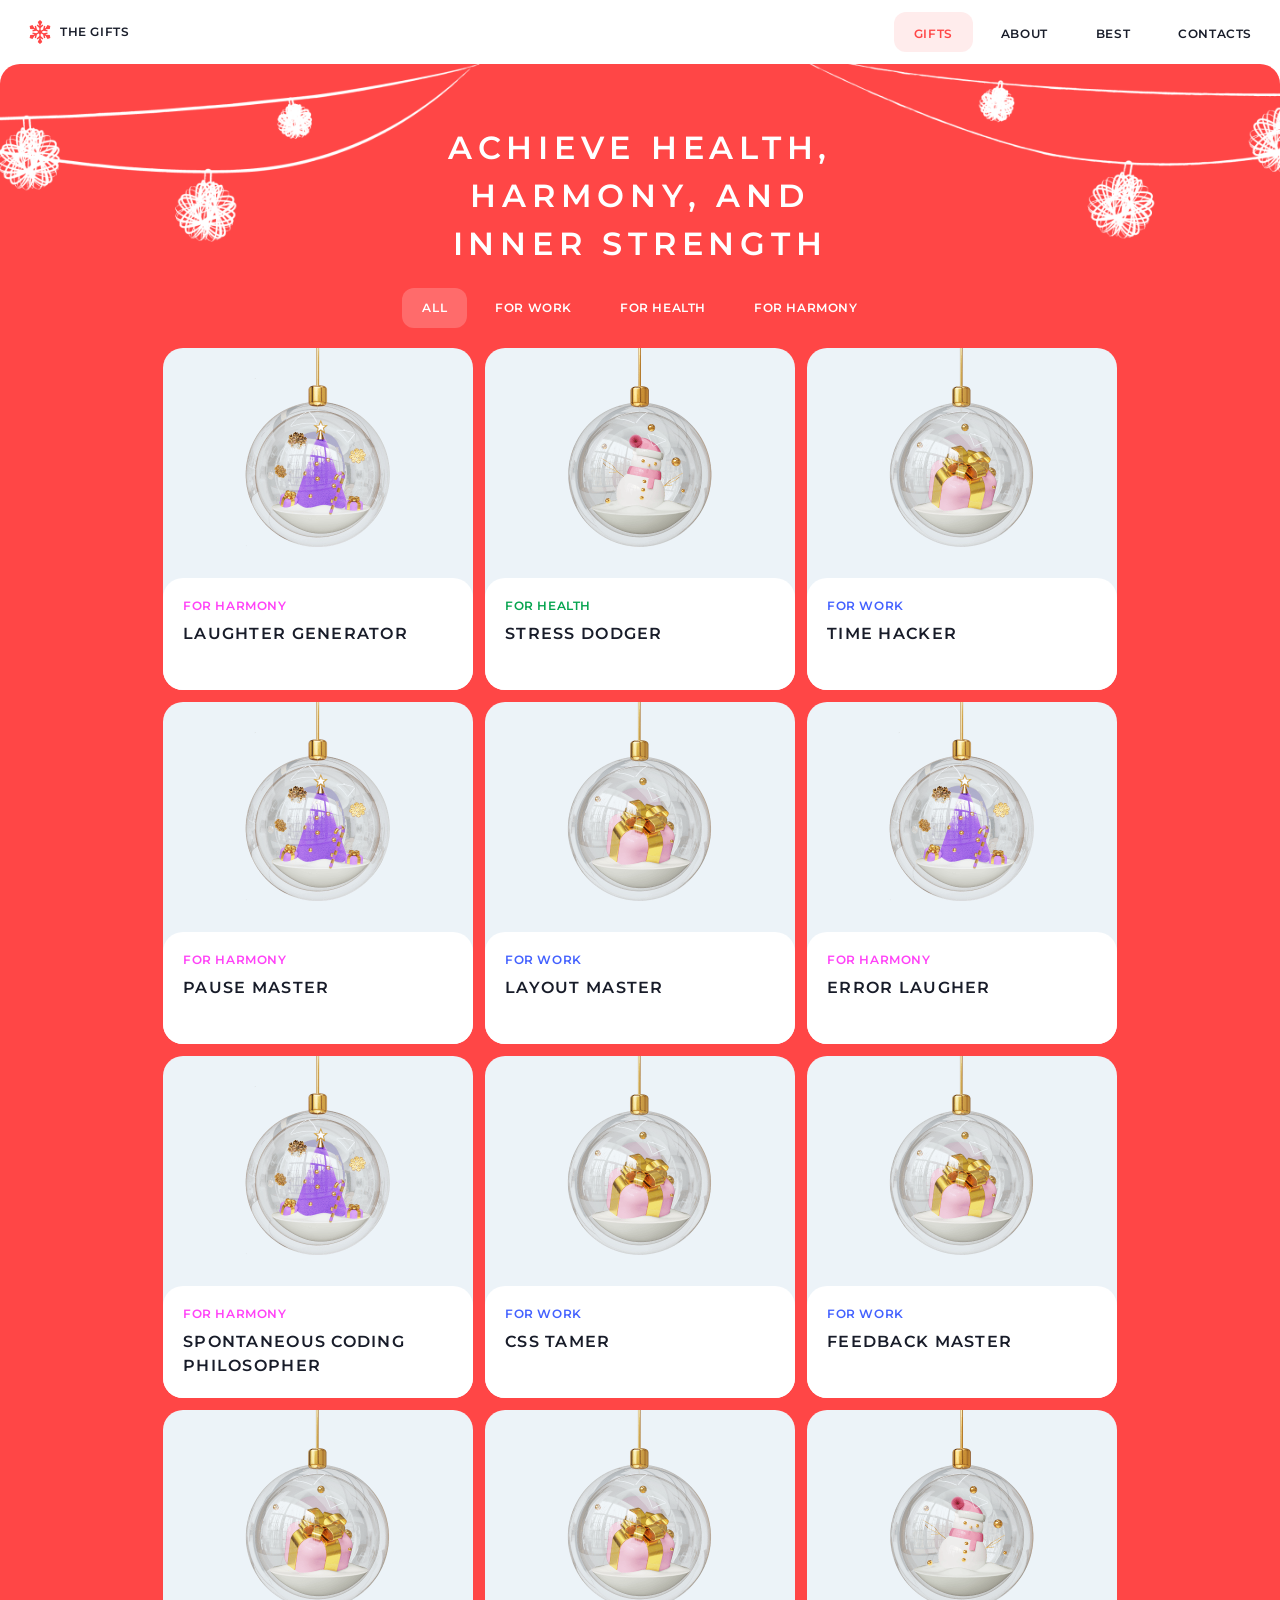
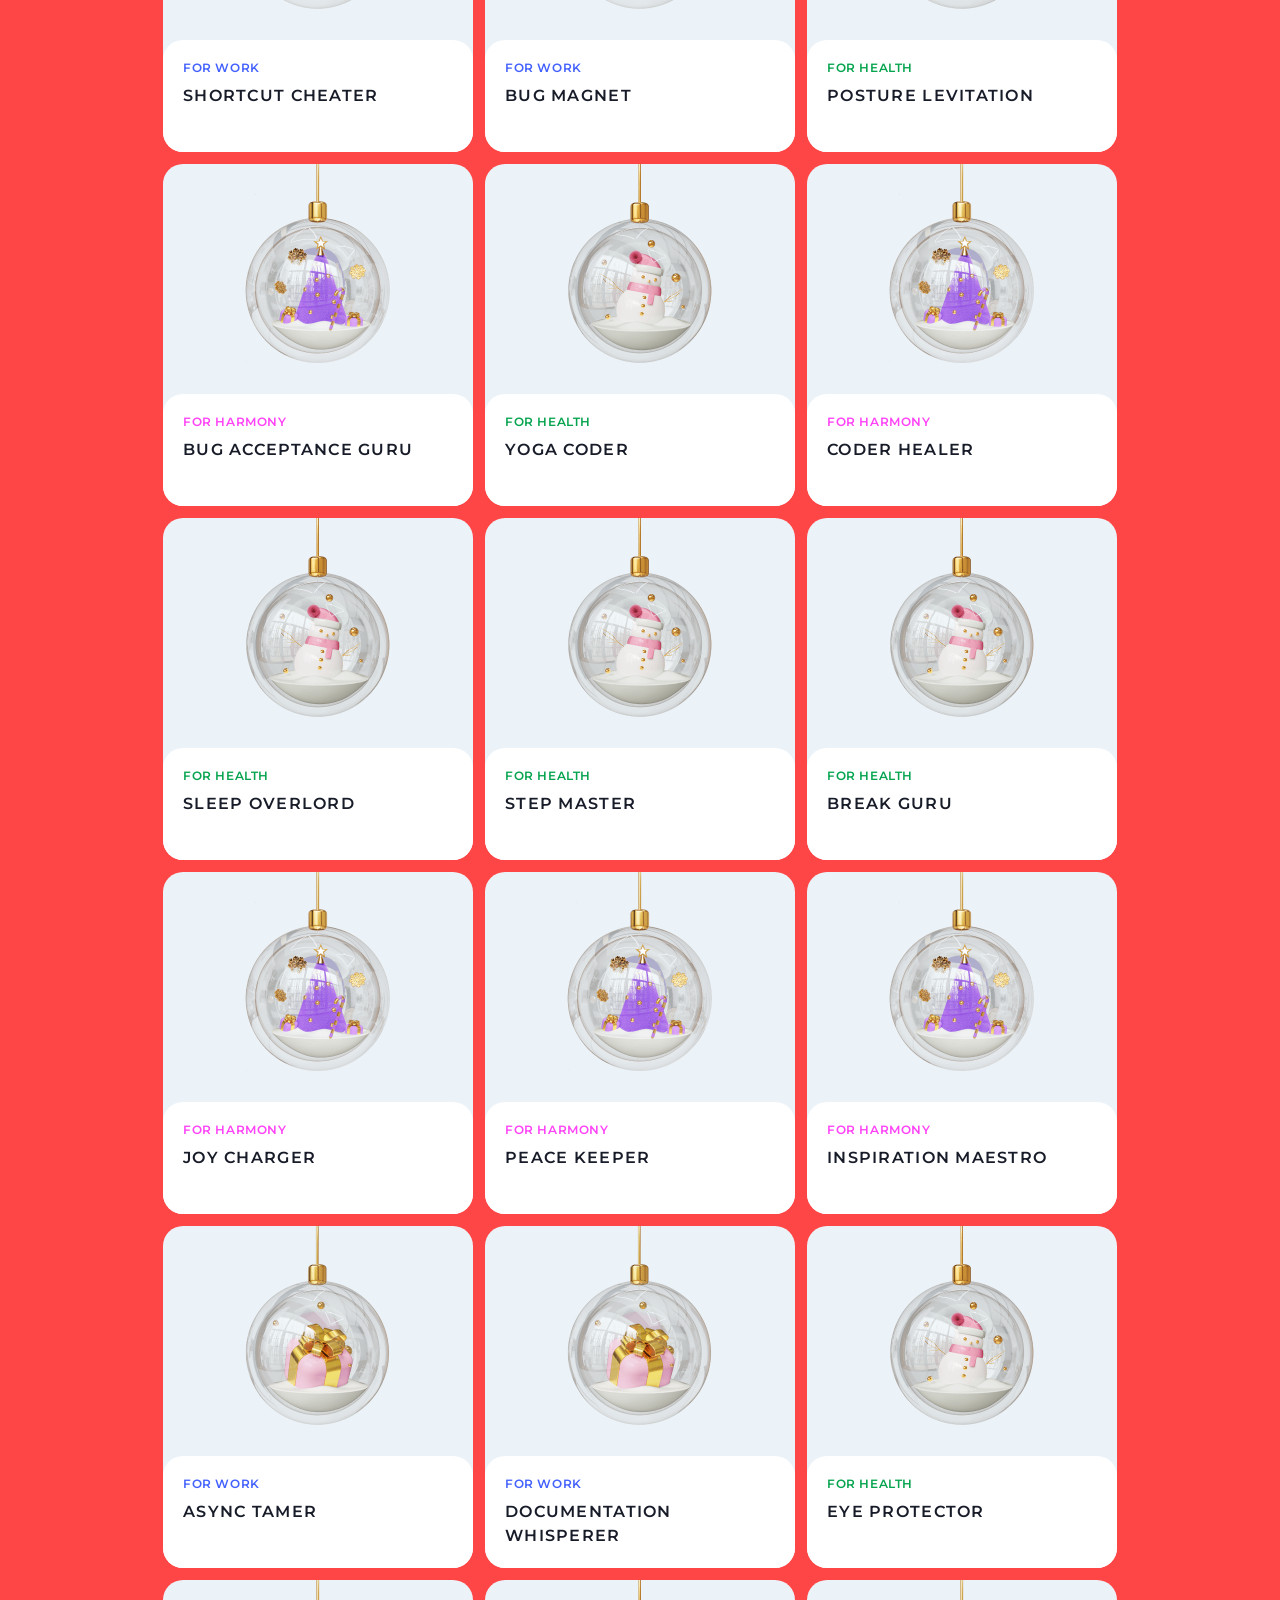
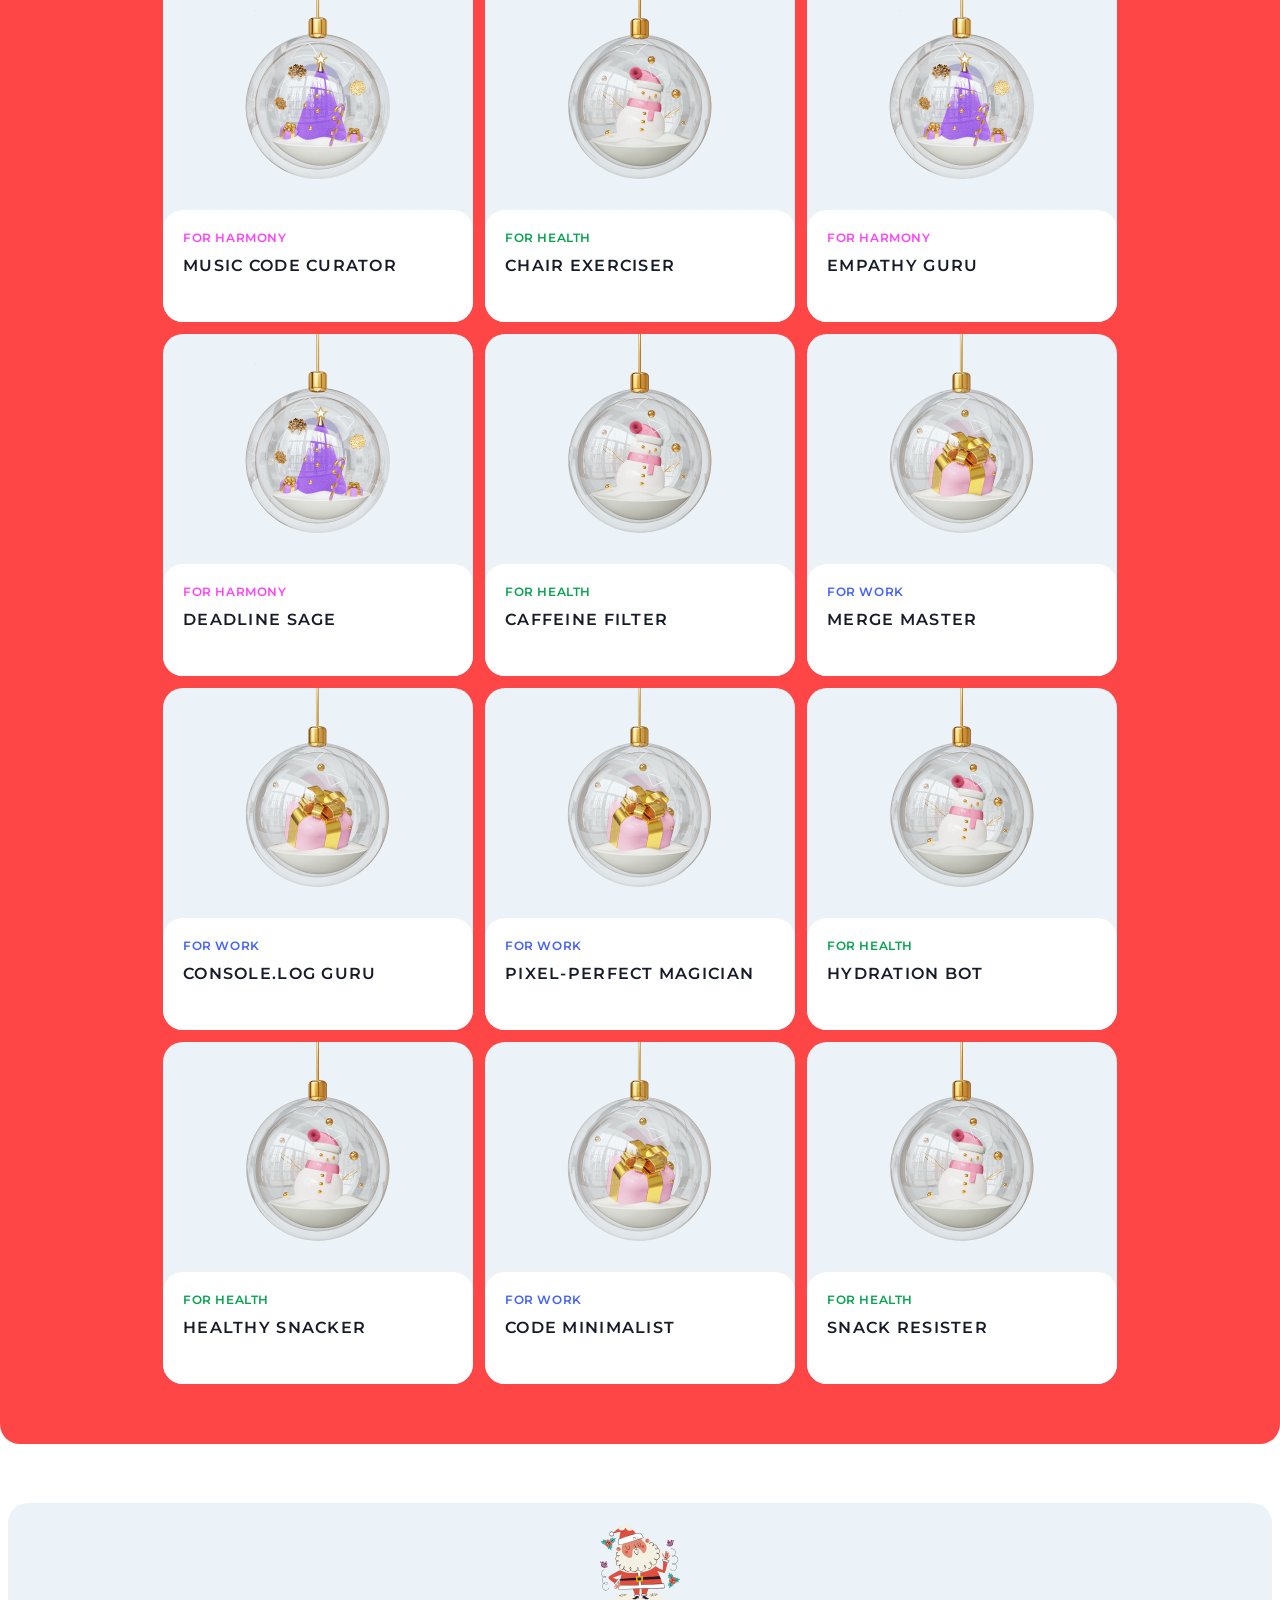
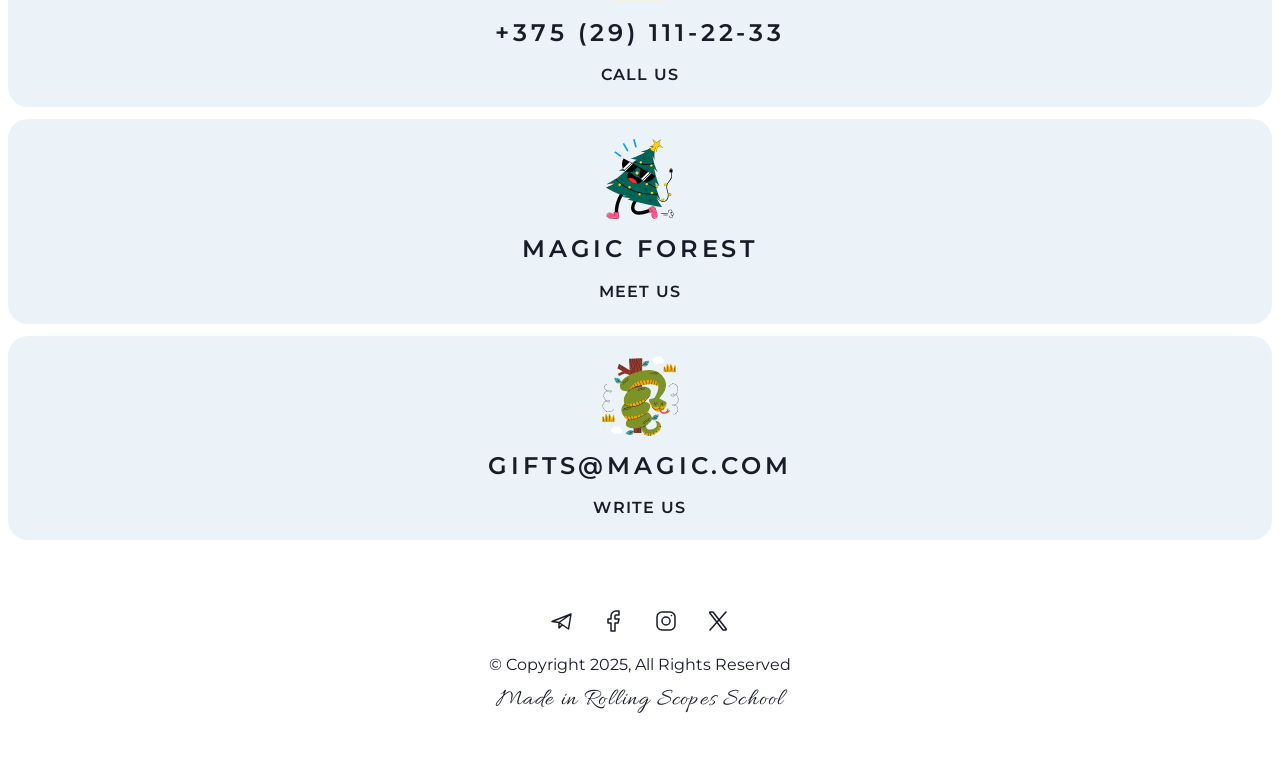
==== commit 5594c825: "feature: add functionality" ====
--- a/christmas-shop/gifts.html
+++ b/christmas-shop/gifts.html
@@ -51,120 +51,12 @@
                 <h1 class="h1">Achieve health, harmony, and inner strength</h1>
             </div>
             <div class="tabs-container">
-                <button class="tabs-items-active action-small-white-active">All</button>
-                <button class="tabs-items action-small-white">for work</button>
-                <button class="tabs-items action-small-white">for health</button>
-                <button class="tabs-items action-small-white">for harmony</button>
+                <button id="tab-all" class="tabs-items-active action-small-white">All</button>
+                <button id="tab-work" class="tabs-items action-small-white">For work</button>
+                <button id="tab-health" class="tabs-items action-small-white">For health</button>
+                <button id="tab-harmony" class="tabs-items action-small-white">For harmony</button>
             </div>
-            <div class="card-container">
-                <div class="card-item">
-                    <div class="card-item-image">
-                        <img src="icons/gift-for-work.png" alt="gift-for-work" class="image-item">
-                    </div>
-                    <div class="text-card">
-                        <span class="h4 h4--purple">For work</span>
-                        <span class="h3">Console.log Guru</span>
-                    </div>
-                </div>
-                <div class="card-item">
-                    <div class="card-item-image">
-                        <img src="icons/gift-for-health.png" alt="gift-for-health" class="image-item">
-                    </div>
-                    <div class="text-card">
-                        <span class="h4 h4--green">For health</span>
-                        <span class="h3">Step Master</span>
-                    </div>
-                </div>
-                <div class="card-item">
-                    <div class="card-item-image">
-                        <img src="icons/gift-for-work.png" alt="gift-for-work" class="image-item">
-                    </div>
-                    <div class="text-card">
-                        <span class="h4 h4--purple">For work</span>
-                        <span class="h3">Bug Magnet</span>
-                    </div>
-                </div>
-                <div class="card-item">
-                    <div class="card-item-image">
-                        <img src="icons/gift-for-work.png" alt="gift-for-work" class="image-item">
-                    </div>
-                    <div class="text-card">
-                        <span class="h4 h4--purple">For work</span>
-                        <span class="h3">Shortcut Cheater</span>
-                    </div>
-                </div>
-                <div class="card-item">
-                    <div class="card-item-image">
-                        <img src="icons/gift-for-health.png" alt="gift-for-health" class="image-item">
-                    </div>
-                    <div class="text-card">
-                        <span class="h4 h4--green">For health</span>
-                        <span class="h3">Posture Levitation</span>
-                    </div>
-                </div>
-                <div class="card-item">
-                    <div class="card-item-image">
-                        <img src="icons/gift-for-harmony.png" alt="gift-for-harmony" class="image-item">
-                    </div>
-                    <div class="text-card">
-                        <span class="h4 h4--pink">For harmony</span>
-                        <span class="h3">Bug Acceptance Guru</span>
-                    </div>
-                </div>
-                <div class="card-item">
-                    <div class="card-item-image">
-                        <img src="icons/gift-for-health.png" alt="gift-for-health" class="image-item">
-                    </div>
-                    <div class="text-card">
-                        <span class="h4 h4--green">For health</span>
-                        <span class="h3">Snack Resister</span>
-                    </div>
-                </div>
-                <div class="card-item">
-                    <div class="card-item-image">
-                        <img src="icons/gift-for-harmony.png" alt="gift-for-harmony" class="image-item">
-                    </div>
-                    <div class="text-card">
-                        <span class=" h4 h4--pink">For harmony</span>
-                        <span class="h3">Error Laugher</span>
-                    </div>
-                </div>
-                <div class="card-item">
-                    <div class="card-item-image">
-                        <img src="icons/gift-for-health.png" alt="gift-for-health" class="image-item">
-                    </div>
-                    <div class="text-card">
-                        <span class="h4 h4--green">For health</span>
-                        <span class="h3">Hydration Bot</span>
-                    </div>
-                </div>
-                <div class="card-item">
-                    <div class="card-item-image">
-                        <img src="icons/gift-for-work.png" alt="gift-for-work" class="image-item">
-                    </div>
-                    <div class="text-card">
-                        <span class="h4 h4--purple">For work</span>
-                        <span class="h3">Merge Master</span>
-                    </div>
-                </div>
-                <div class="card-item">
-                    <div class="card-item-image">
-                        <img src="icons/gift-for-harmony.png" alt="gift-for-harmony" class="image-item">
-                    </div>
-                    <div class="text-card">
-                        <span class=" h4 h4--pink">For harmony</span>
-                        <span class="h3">Joy Charger</span>
-                    </div>
-                </div><div class="card-item">
-                <div class="card-item-image">
-                    <img src="icons/gift-for-harmony.png" alt="gift-for-harmony" class="image-item">
-                </div>
-                <div class="text-card">
-                    <span class=" h4 h4--pink">For harmony</span>
-                    <span class="h3">Spontaneous Coding Philosopher</span>
-                </div>
-            </div>
-            </div>
+            <div class="card-container" id="gifts-cards"></div>
         </div>
     </section>
 </main>
@@ -234,5 +126,35 @@
         </div>
     </div>
 </footer>
+<!-- Кнопка "Прокрутка вверх" -->
+<button id="scrollToTopBtn" class="scroll-to-top" aria-label="top">
+    <span class="arrow-up">↑</span>
+</button>
+<!-- Модальное окно для подарков -->
+<div class="modal-overlay" id="modalOverlay">
+    <div class="modal">
+        <button class="modal-close-btn" id="modalCloseBtn">
+            <svg width="70" height="70" viewBox="0 0 40 40" fill="none">
+                <path d="M18 6L6 18M6 6L18 18" stroke="#181C29" stroke-width="1" />
+            </svg>
+        </button>
+
+        <div class="modal-icon">
+            <img id="modalIcon" src="icons/gift-for-work.png" alt="gift icon">
+        </div>
+        <div class="modal-description">
+            <div class="modal-content">
+                <span class="h4" id="modalCategory">For work</span>
+                <span class="h3" id="modalName">Console.log Guru</span>
+                <p class="paragraph" id="modalDescription">Uses console.log like a crystal ball to find any issue.</p>
+            </div>
+            <div class="modal-powers">
+                <span class="h4">Adds superpowers to:</span>
+                <div class="modal-items" id="modalSuperpowers"></div>
+            </div>
+        </div>
+    </div>
+</div>
+<script src="gifts.js"></script>
 </body>
 </html>
--- a/christmas-shop/gifts.css
+++ b/christmas-shop/gifts.css
@@ -289,7 +289,7 @@
     height: auto;
     gap: 12px;
     display: grid;
-    grid-template-columns: repeat(auto-fit, 310px);  /* ← главное свойство */
+    grid-template-columns: repeat(auto-fit, 310px);  /* главное свойство */
     justify-content: center;
     margin: 0 auto;
 }
@@ -348,6 +348,19 @@
     color: #181C29;
     text-align: center;
 }
+
+.paragraph {
+    max-width: 426px;
+    width: 100%;
+    height: auto;
+    font-family: Montserrat, sans-serif;
+    font-weight: 400;
+    font-style: normal;
+    font-size: 16px;
+    line-height: 1.48;
+    color: #181C29;
+}
+
 
 .paragraph-footer {
     max-width: 426px;
@@ -539,7 +552,42 @@
     }
 }
 
-/* БУРГЕР-МЕНЮ */
+/* Кнопка "Прокрутка вверх" */
+.scroll-to-top {
+    position: fixed;
+    bottom: 30px;
+    right: 30px;
+    width: 56px;
+    height: 56px;
+    border-radius: 100px;
+    background-color: #FFFFFF;
+    border: 1px solid #FF4646;
+    cursor: pointer;
+    display: none;           /* ← скрыта по умолчанию */
+    justify-content: center;
+    align-items: center;
+    z-index: 1000;
+    transition: all 0.3s ease;
+    margin: 0 -22px 0 0;
+}
+
+/* Только для экранов 768px и менее */
+@media (max-width: 768px) {
+    .scroll-to-top {
+        display: none;       /*  скрыта, пока не прокрутим */
+    }
+}
+
+.arrow-up {
+    font-size: 18px;
+    color: #FF4646;
+    display: block;
+    line-height: 1;
+    margin-top: -2px;
+}
+
+
+/* Бургер-меню */
 .burger-menu {
     display: none;
     width: 40px;
@@ -558,15 +606,19 @@
     height: 1px;
     background-color: #181C29;
     border-radius: 1px;
+    transition: all 0.3s ease;
 }
 
 /* Анимация в крестик при открытии */
 .burger-menu.active .burger-line:nth-child(1) {
-    transform: translateY(10px) rotate(45deg);
-}
-
+    transform: translateY(5px) rotate(45deg);
+}
 .burger-menu.active .burger-line:nth-child(2) {
-    transform: translateY(-10px) rotate(-45deg);
+    transform: translateY(-5px) rotate(-45deg);
+}
+
+body.no-scroll {
+    overflow: hidden;
 }
 
 /* Медиа-запросы на 768px */
@@ -585,37 +637,61 @@
 
     /* Скрываем навигацию */
     .navigation {
-        display: none;
-        position: absolute;
-        top: 100%;
+        position: fixed;
+        top: 64px;
         left: 0;
+        right: 0;
+        bottom: 0;
         width: 100%;
+        height: calc(100% - 64px);  /* вся высота минус header */
         background-color: #FFFFFF;
         padding: 20px;
-        border-radius: 0 0 20px 20px;
-        box-shadow: 0 10px 20px rgba(0, 0, 0, 0.1);
         z-index: 1000;
+        transform: translateX(100%);      /* скрыта справа */
+        transition: transform 0.3s ease;
+        overflow-y: auto;       /* если контента много - скролл */
     }
 
     /* Показываем навигацию при активном классе */
     .navigation.active {
-        display: block;
+        transform: translateX(0);
     }
 
     /* Меню в колонку */
     .nav-items {
+        display: flex;
         flex-direction: column;
         align-items: center;
+        justify-content: center;
         gap: 12px;
-    }
-
-    .item-nav {
+        width: 100%;
+        min-height: 100%;
+        text-align: center;
+    }
+
+    .item-nav,
+    .item-nav-active {
         width: 100%;
         text-align: center;
-    }
-}
-
-@media (max-width: 1060px) {
+        border-radius: 12px;
+        padding: 12px 20px;
+        background-color: transparent;
+    }
+
+    .item-nav-active a,
+    .item-nav a {
+        font-family: Montserrat, sans-serif;
+        font-weight: 600;
+        font-style: normal;
+        font-size: 24px;
+        line-height: 1.52;
+        letter-spacing: 0.16em;
+        text-transform: uppercase;
+        color: #181C29;
+    }
+}
+
+@media (max-width: 1295px) {
     .contacts-footer {
         flex-direction: column;
         align-items: center;
@@ -668,3 +744,172 @@
         white-space: nowrap;
     }
 }
+
+/* Для экранов от 769px до 1440px (навигация в строку) */
+@media (min-width: 769px) and (max-width: 1440px) {
+    .navigation {
+        display: flex;
+        position: static;
+        width: auto;
+        background-color: transparent;
+    }
+
+    .nav-items {
+        display: flex;
+        flex-direction: row;
+        align-items: center;
+        gap: 8px;
+        flex-wrap: nowrap;
+    }
+
+    .item-nav {
+        width: auto;
+        text-align: center;
+    }
+}
+
+/*Модальное окно для подарков*/
+.modal-overlay {
+    position: fixed;
+    top: 0;
+    left: 0;
+    width: 100%;
+    height: 100%;
+    background-color: #181C29CC;
+    z-index: 2000;
+    display: flex;
+    align-items: center;
+    justify-content: center;
+    opacity: 0;
+    visibility: hidden;
+    transition: opacity 0.3s ease, visibility 0.3s ease;
+}
+
+.modal-overlay.active {
+    opacity: 1;
+    visibility: visible;
+}
+
+.modal {
+    position: relative;
+    max-width: 400px;
+    width: 100%;
+    min-height: 514px;
+    height: auto;
+    border-radius: 20px;
+    background: #ECF3F8;
+}
+
+.modal-close-btn {
+    position: absolute;
+    top: 10px;
+    right: 10px;
+    width: 40px;
+    height: 40px;
+    cursor: pointer;
+    z-index: 10;
+    background-color: transparent;
+    border: none;
+}
+
+.modal-icon {
+    width: 100%;
+    height: 230px;
+}
+
+.modal-icon img {
+    width: 100%;
+    height: 100%;
+    border-radius: 20px 20px 0 0;
+    object-fit: cover;
+}
+
+.modal-description {
+    width: 100%;
+    min-height: 284px;
+    height: auto;
+    border-radius: 20px;
+    padding: 20px;
+    gap: 20px;
+    background: #FFFFFF;
+    display: flex;
+    flex-direction: column;
+}
+
+.modal-content {
+    max-width: 360px;
+    width: 100%;
+    min-height: 104px;
+    height: auto;
+    gap: 8px;
+    display: flex;
+    flex-direction: column;
+}
+
+.modal-powers {
+    max-width: 360px;
+    width: 100%;
+    min-height: 120px;
+    height: auto;
+    gap: 8px;
+    display: flex;
+    flex-direction: column;
+}
+
+.modal-items {
+    width: 100%;
+    min-height: 96px;
+    height: auto;
+    display: flex;
+    flex-direction: column;
+}
+
+.item-modal {
+    width: 100%;
+    min-height: 24px;
+    height: auto;
+    gap: 12px;
+    display: flex;
+    align-items: center;
+    justify-content: space-between;
+}
+
+.item-modal .paragraph:nth-child(2) {
+    width: 60px;
+    text-align: right;
+    flex-shrink: 0;
+}
+
+.snowflake-modal {
+    max-width: 112px;
+    width: 100%;
+    min-height: 16px;
+    height: auto;
+    gap: 8px;
+    display: flex;
+    flex-direction: row;
+    align-items: center;
+}
+
+.snowflake-active {
+    opacity: 1;
+}
+
+.snowflake-inactive {
+    opacity: 0.25;
+}
+
+.snowflake-modal img {
+    width: 16px;
+    height: 16px;
+}
+
+@media (max-width: 380px) {
+    .modal {
+        max-width: 364px;
+        width: 100%;
+        min-height: 514px;
+        height: auto;
+    }
+}
+
